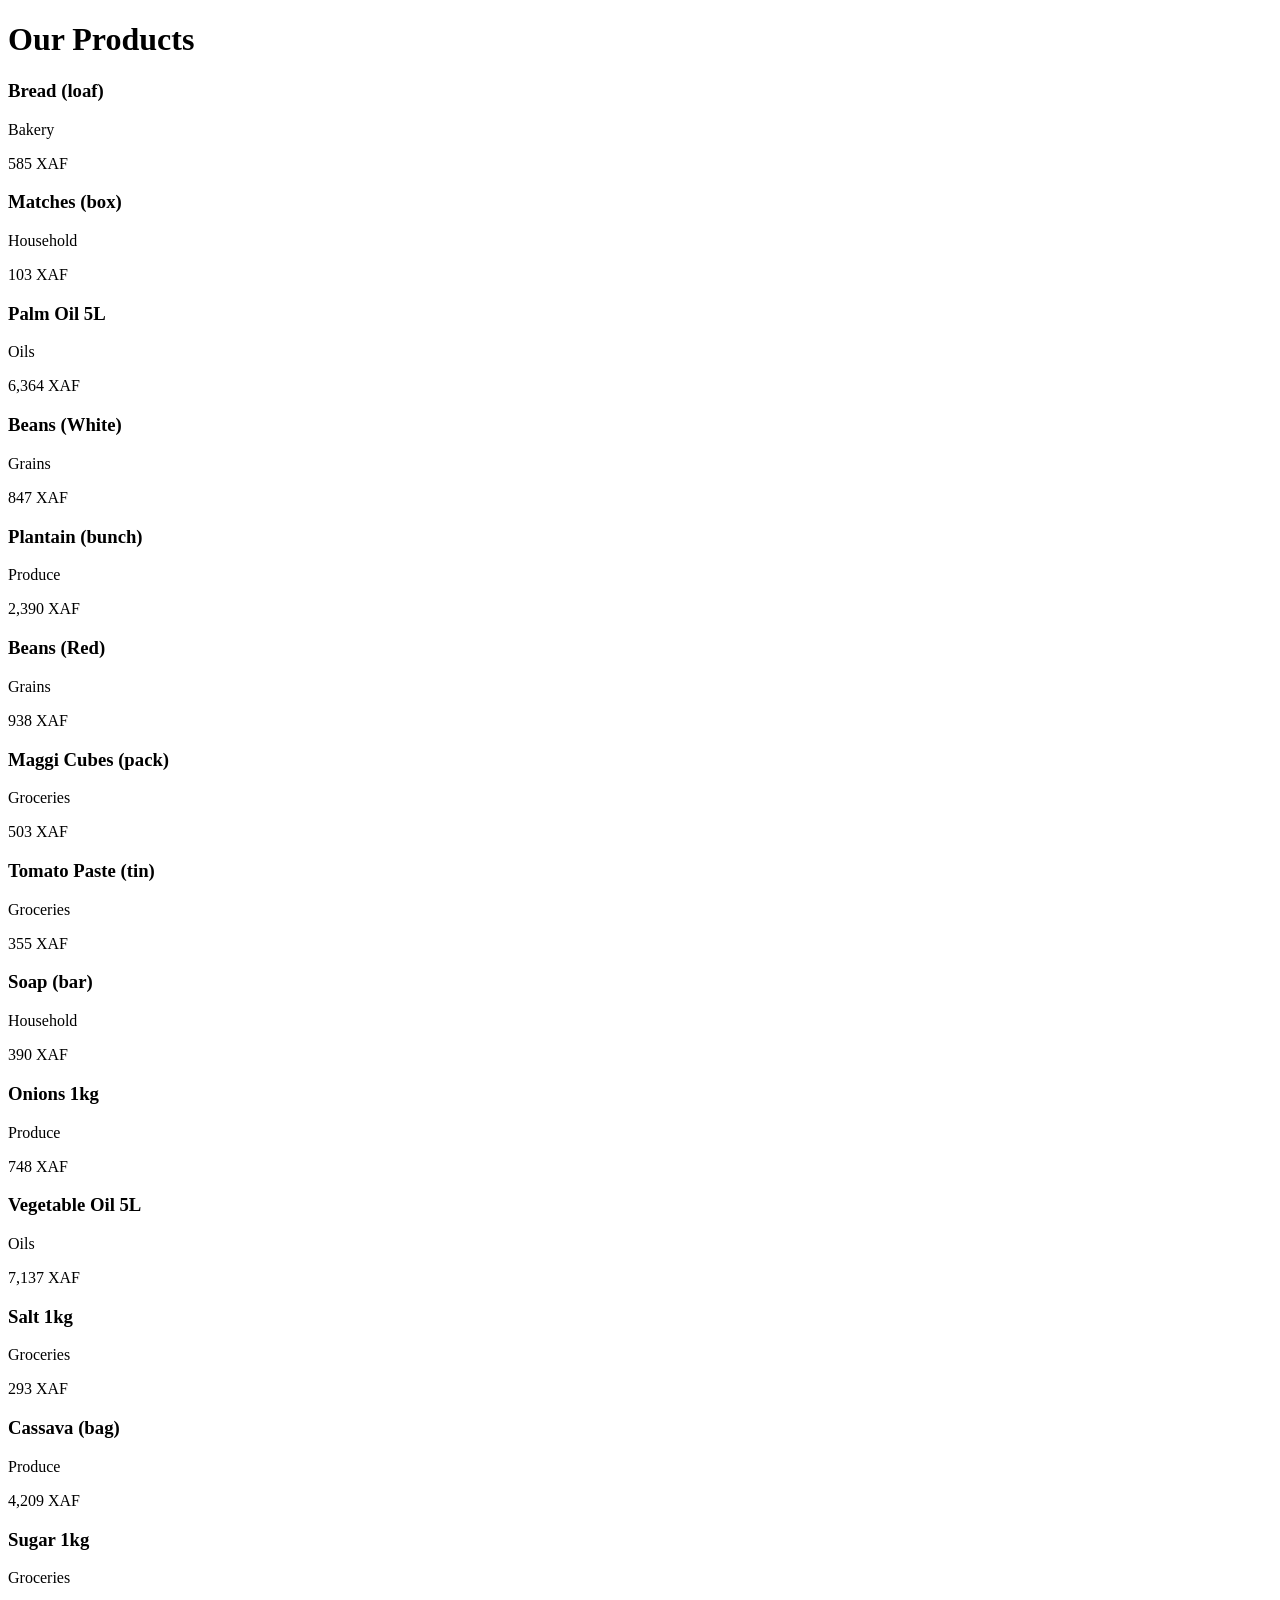
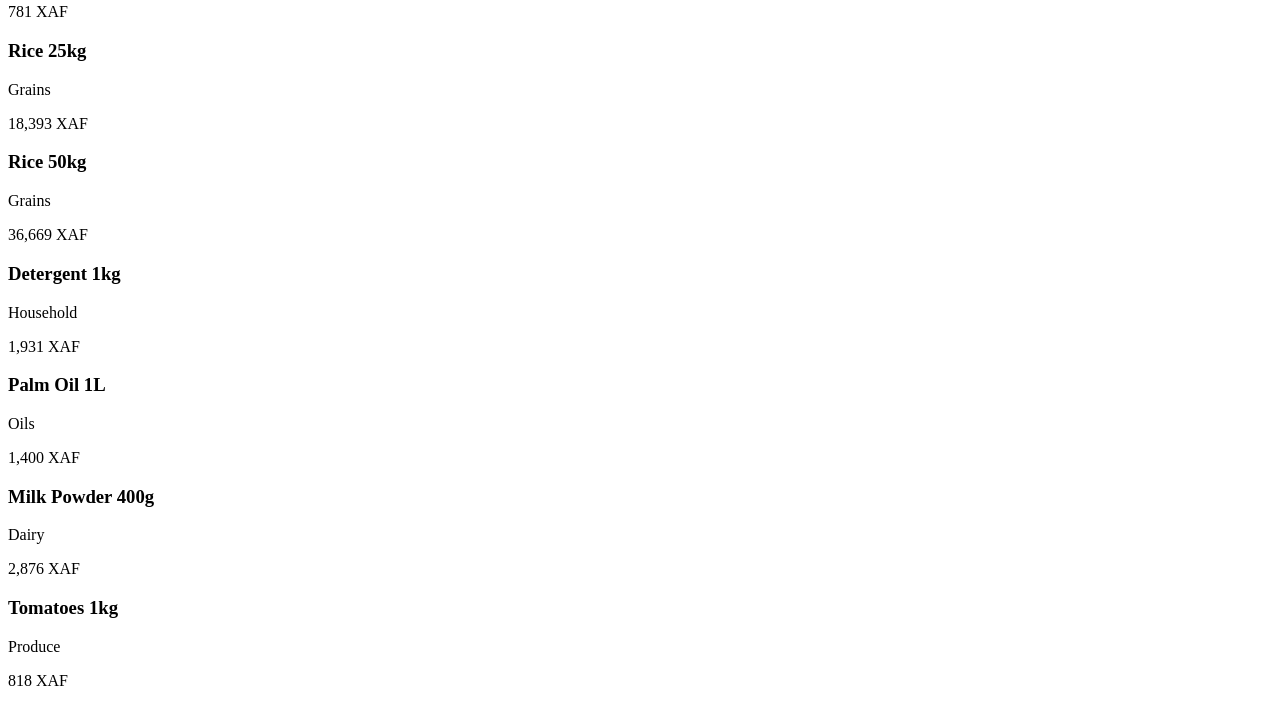
==== frontend/catalog.html @ a476b1ca "Add catalog page with fetch and render logic for products.json" ====
<!DOCTYPE html>
<html lang="en">
<head>
  <meta charset="UTF-8">
  <title>Catalog — Nkwen Traders</title>
</head>
<body>
  <main>
    <h1>Our Products</h1>
    <div id="catalog-grid" class="catalog-grid"></div>
    <p id="catalog-error" class="error-message" hidden>
      Sorry, we couldn't load the products right now.
    </p>
  </main>
  <script src="catalog.js"></script>
</body>
</html>
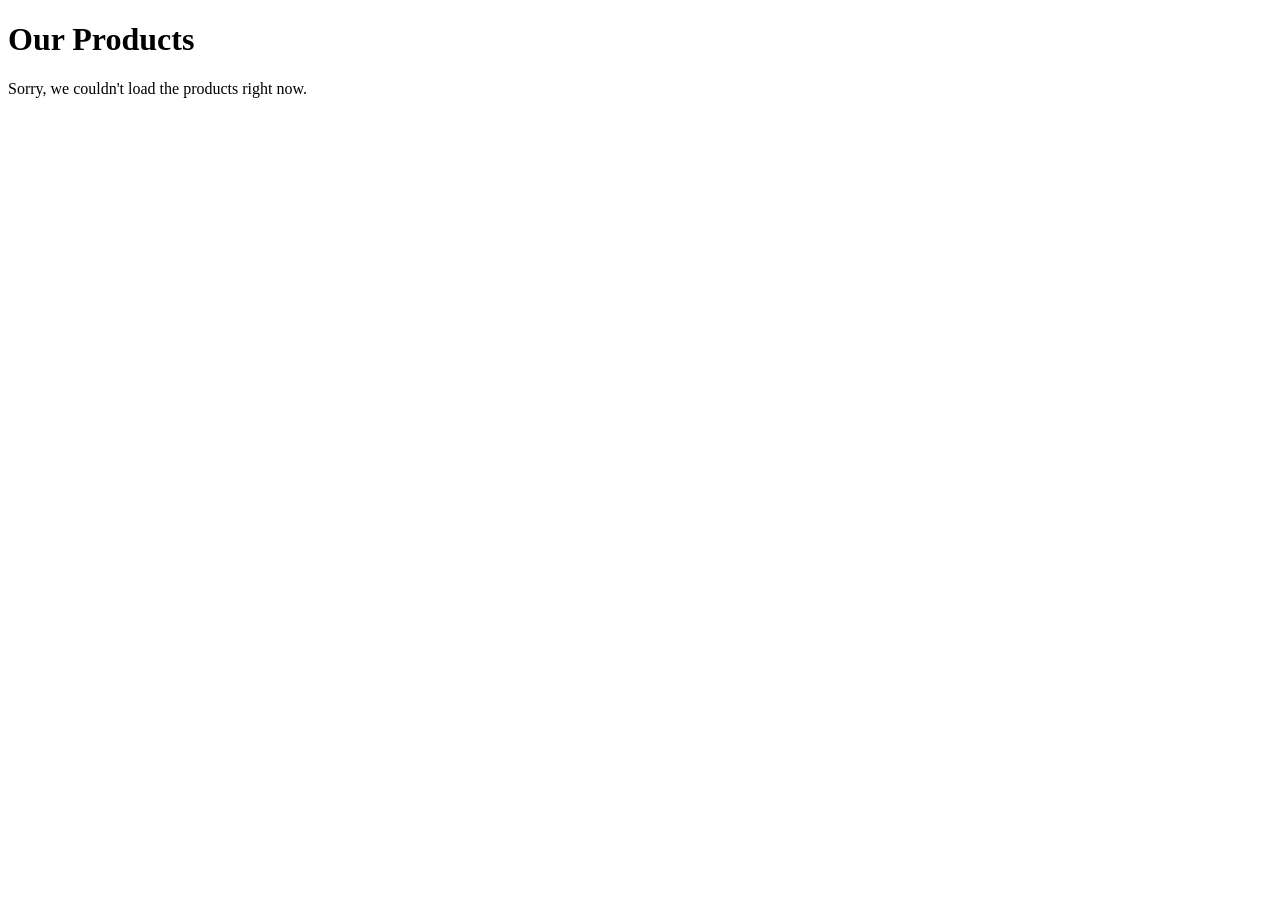
==== commit 2520b49c: "add initial commit" ====
--- a/frontend/catalog.html
+++ b/frontend/catalog.html
@@ -4,6 +4,20 @@
   <meta charset="UTF-8">
   <title>Catalog — Nkwen Traders</title>
 </head>
+<style>
+  .product-image {
+    width: 100%;
+    max-width: 250px;
+    height: 180px;
+    object-fit: cover;
+    border-radius: 8px;
+  }
+  .product-card {
+    display: inline-block;
+    margin: 10px;
+    text-align: center;
+  }
+</style>
 <body>
   <main>
     <h1>Our Products</h1>
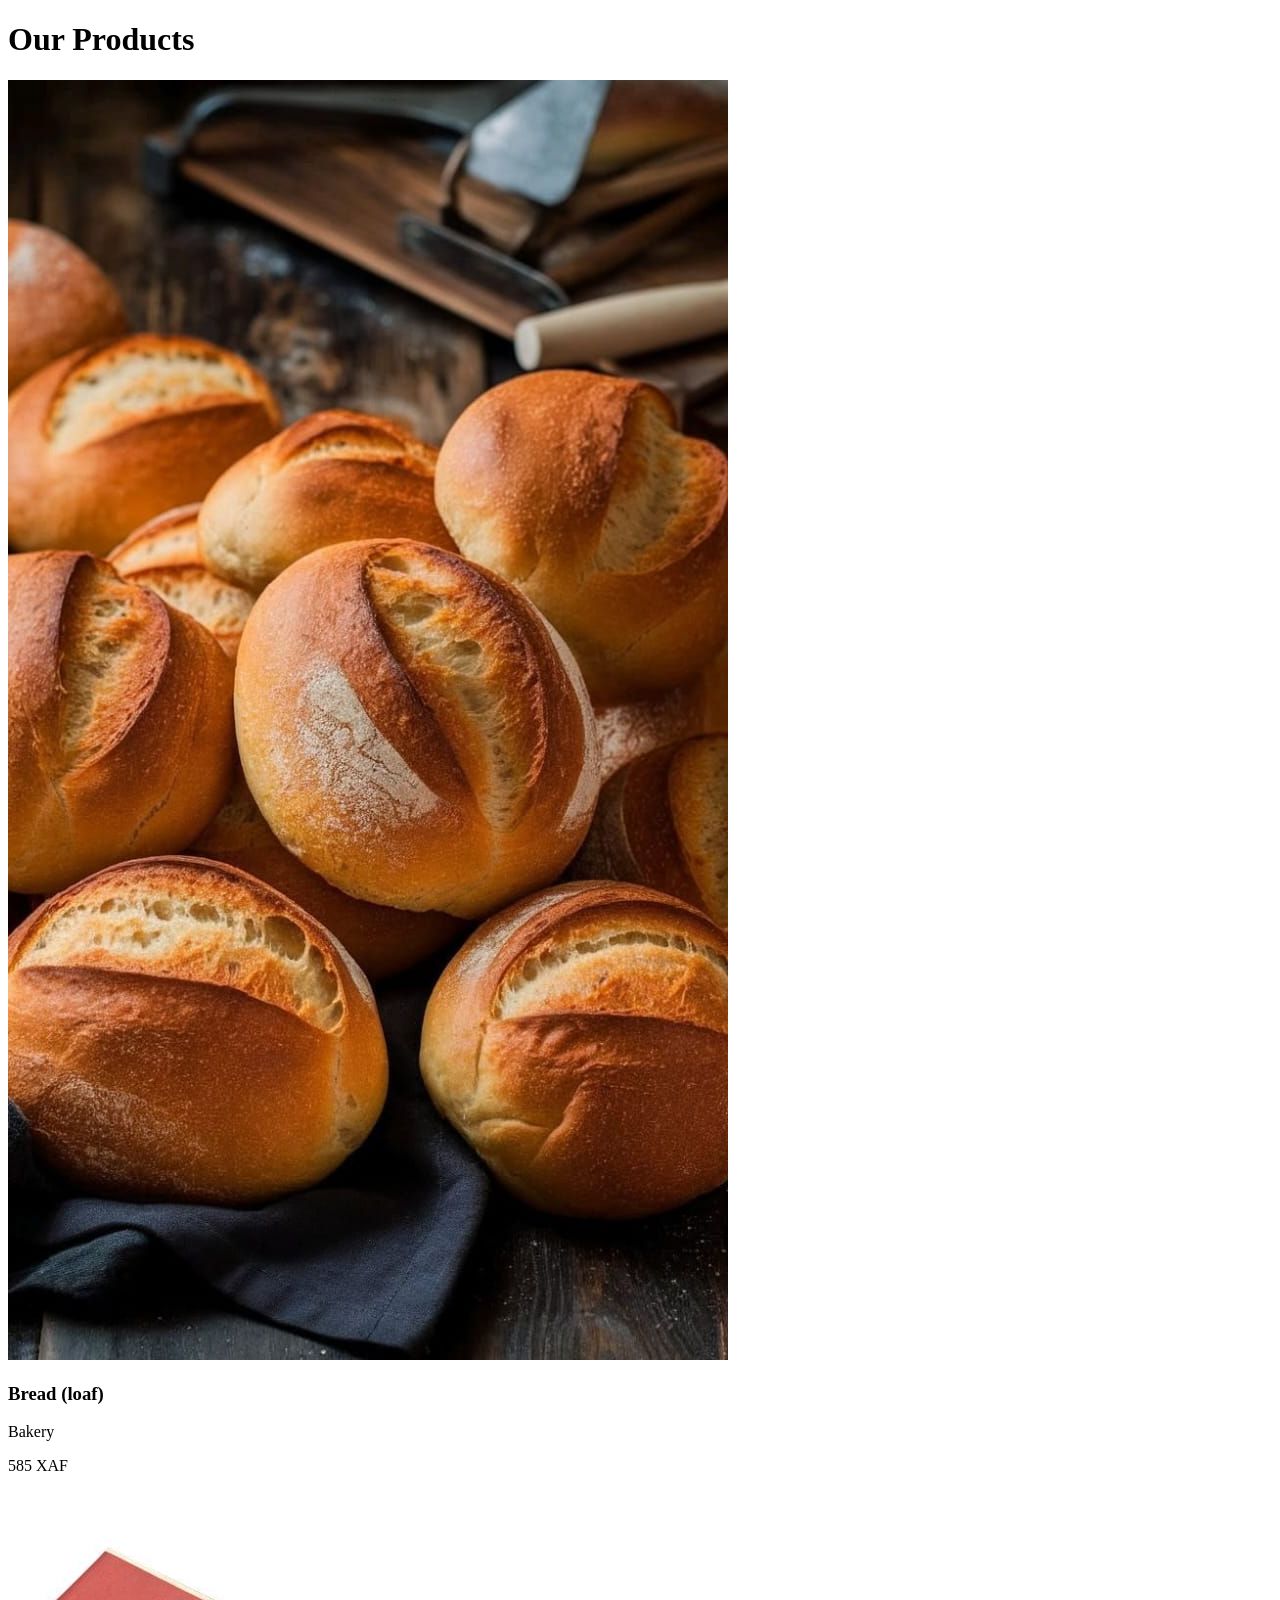
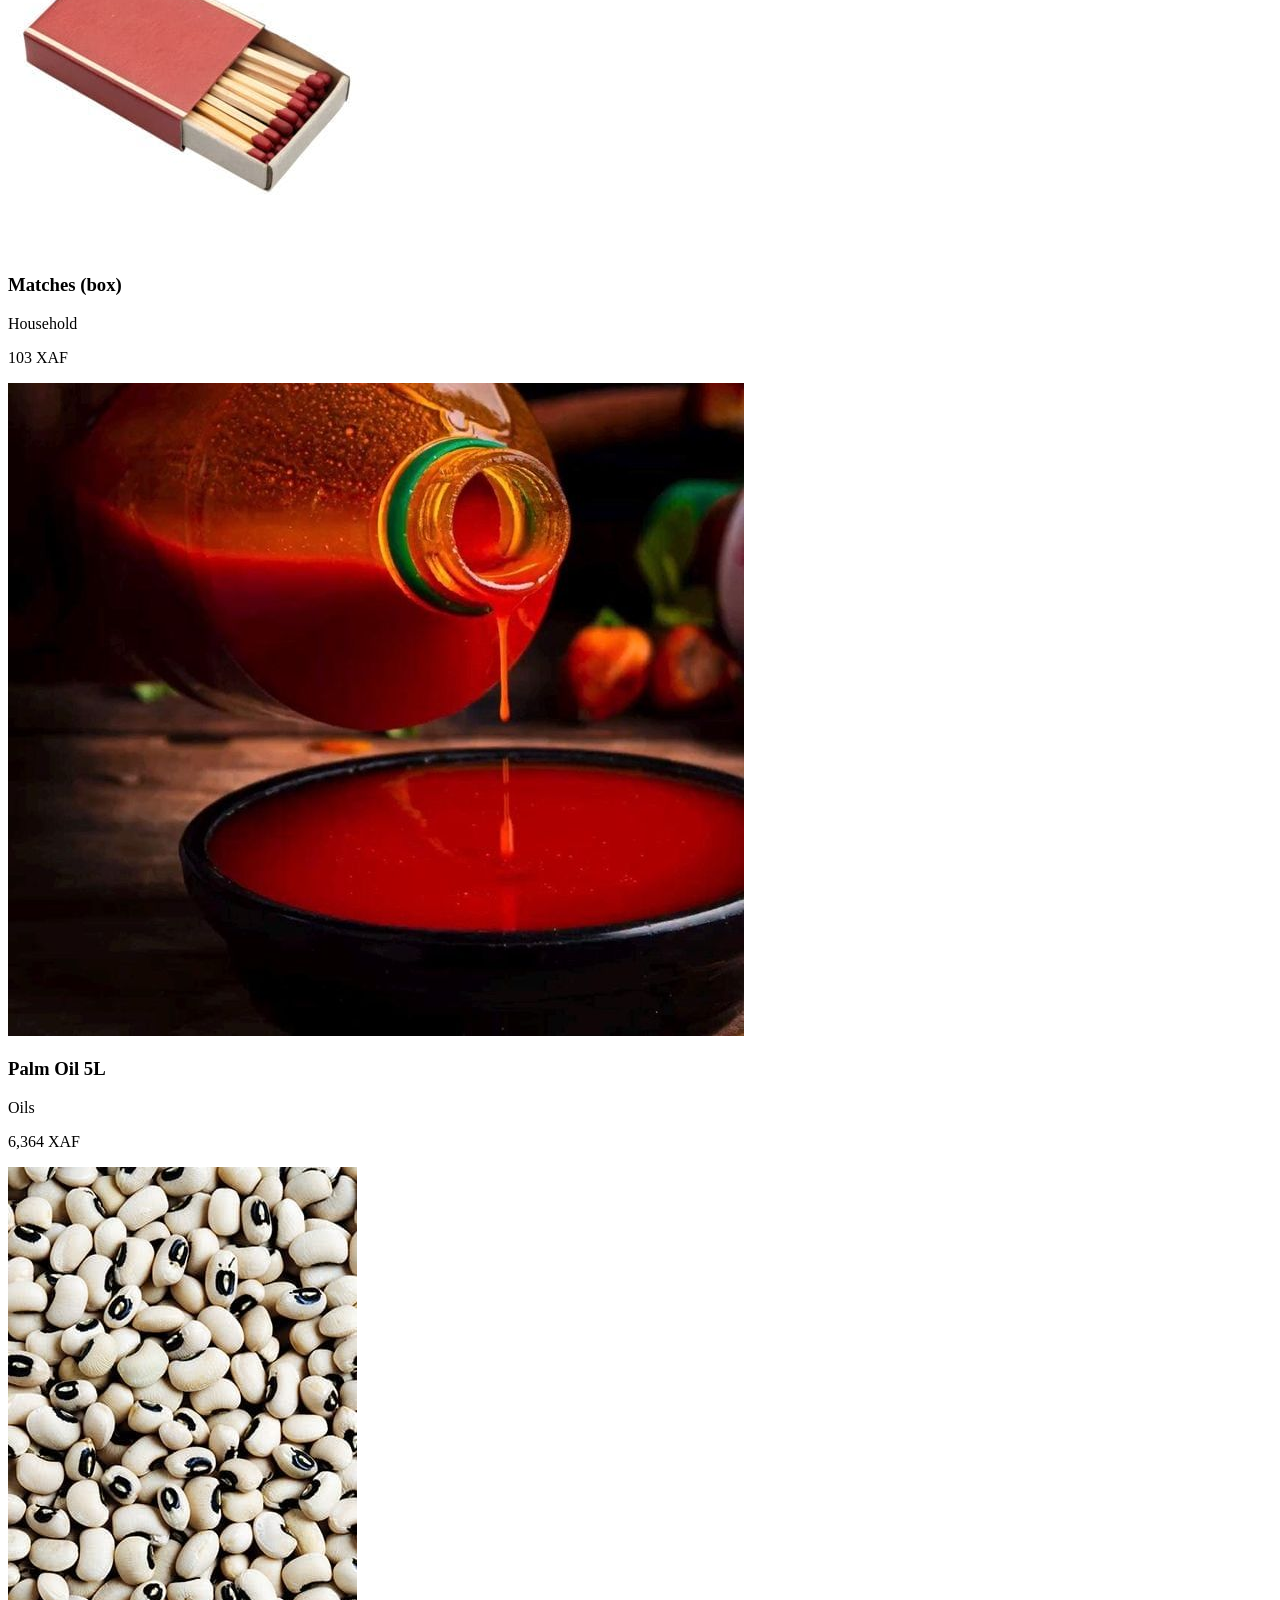
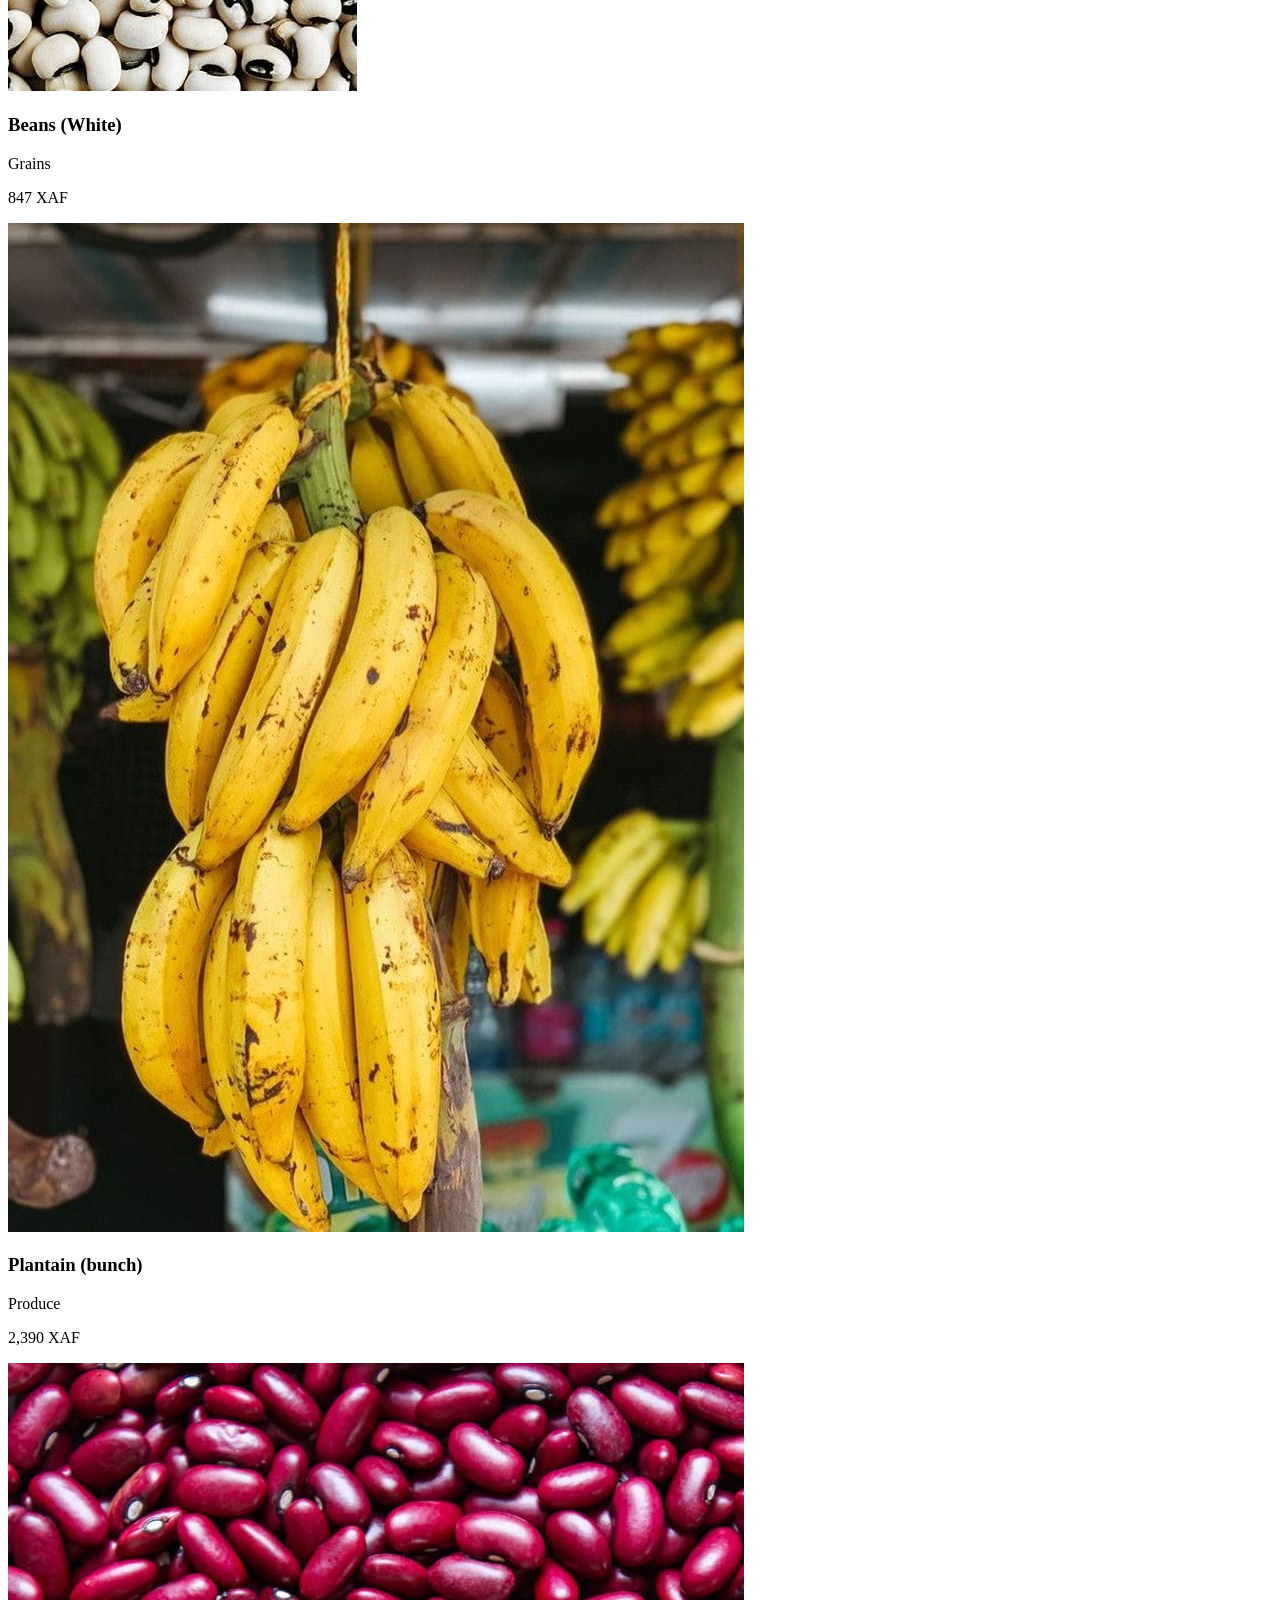
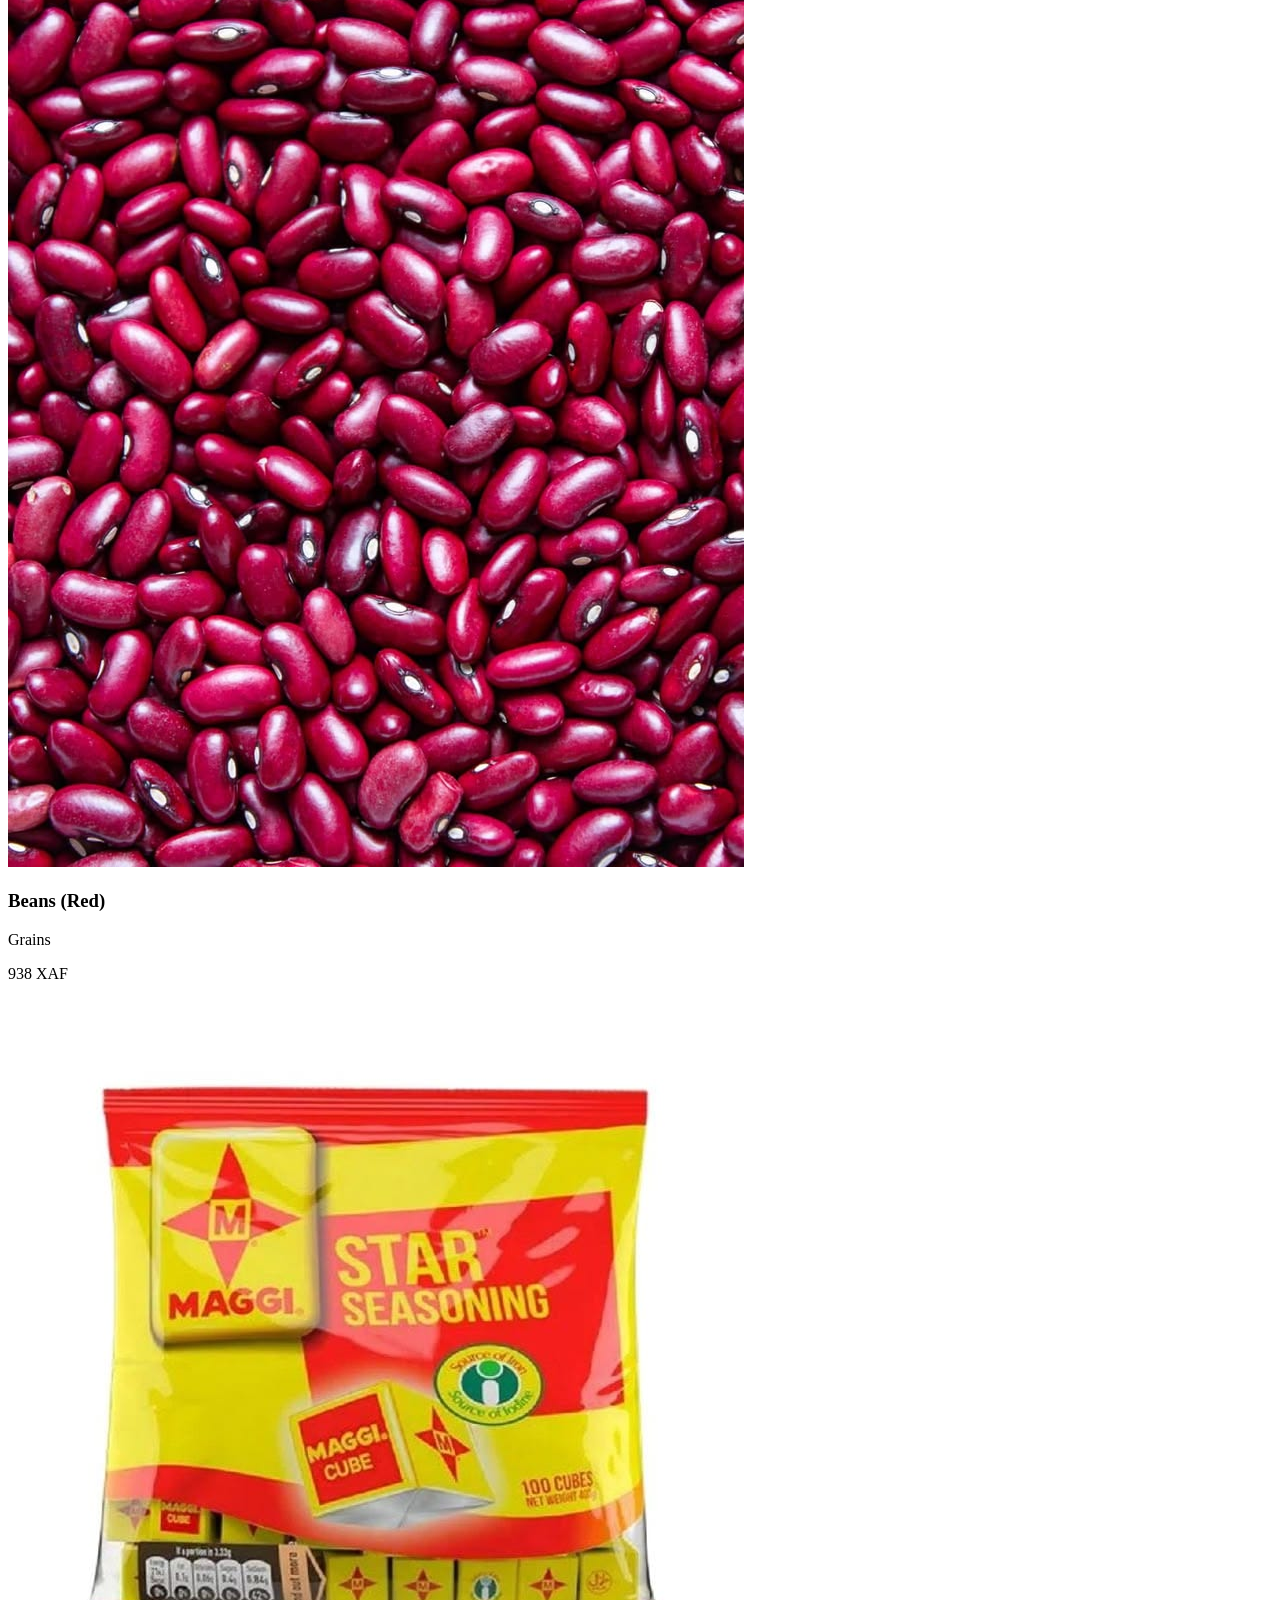
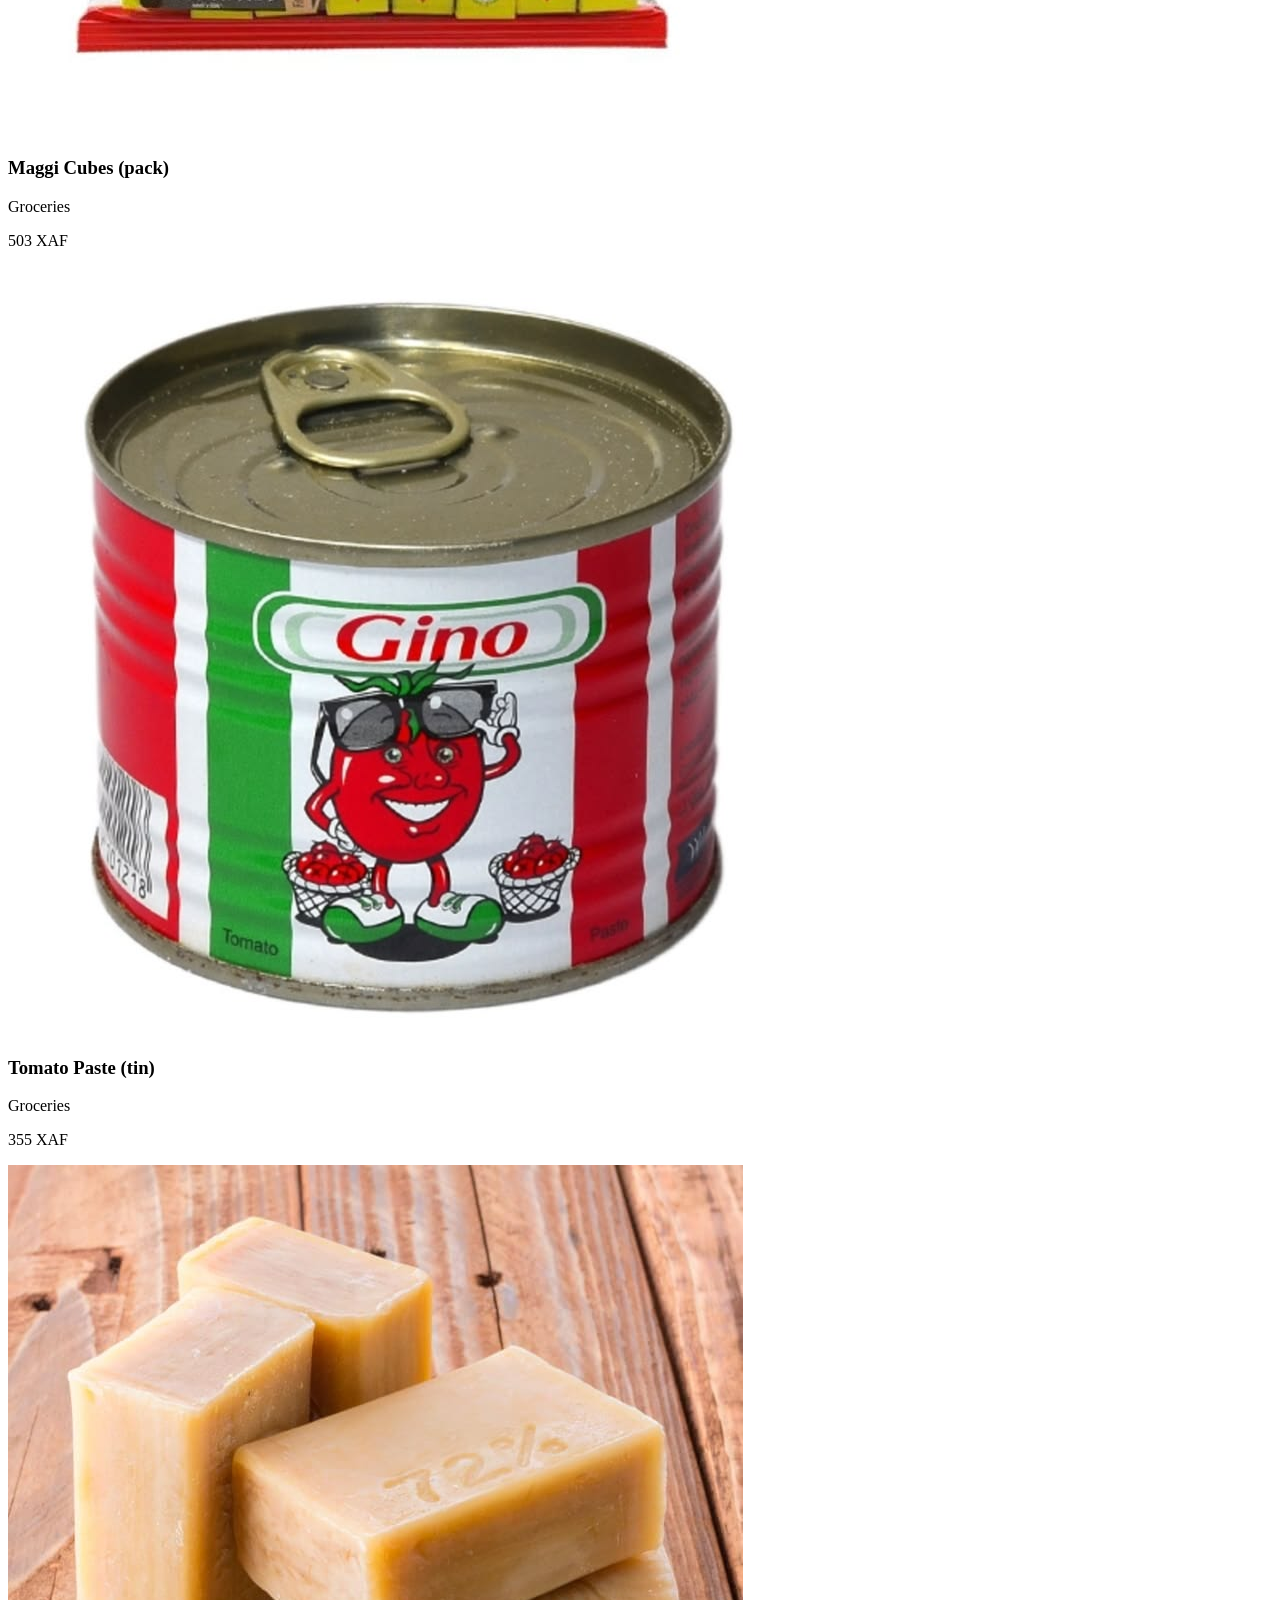
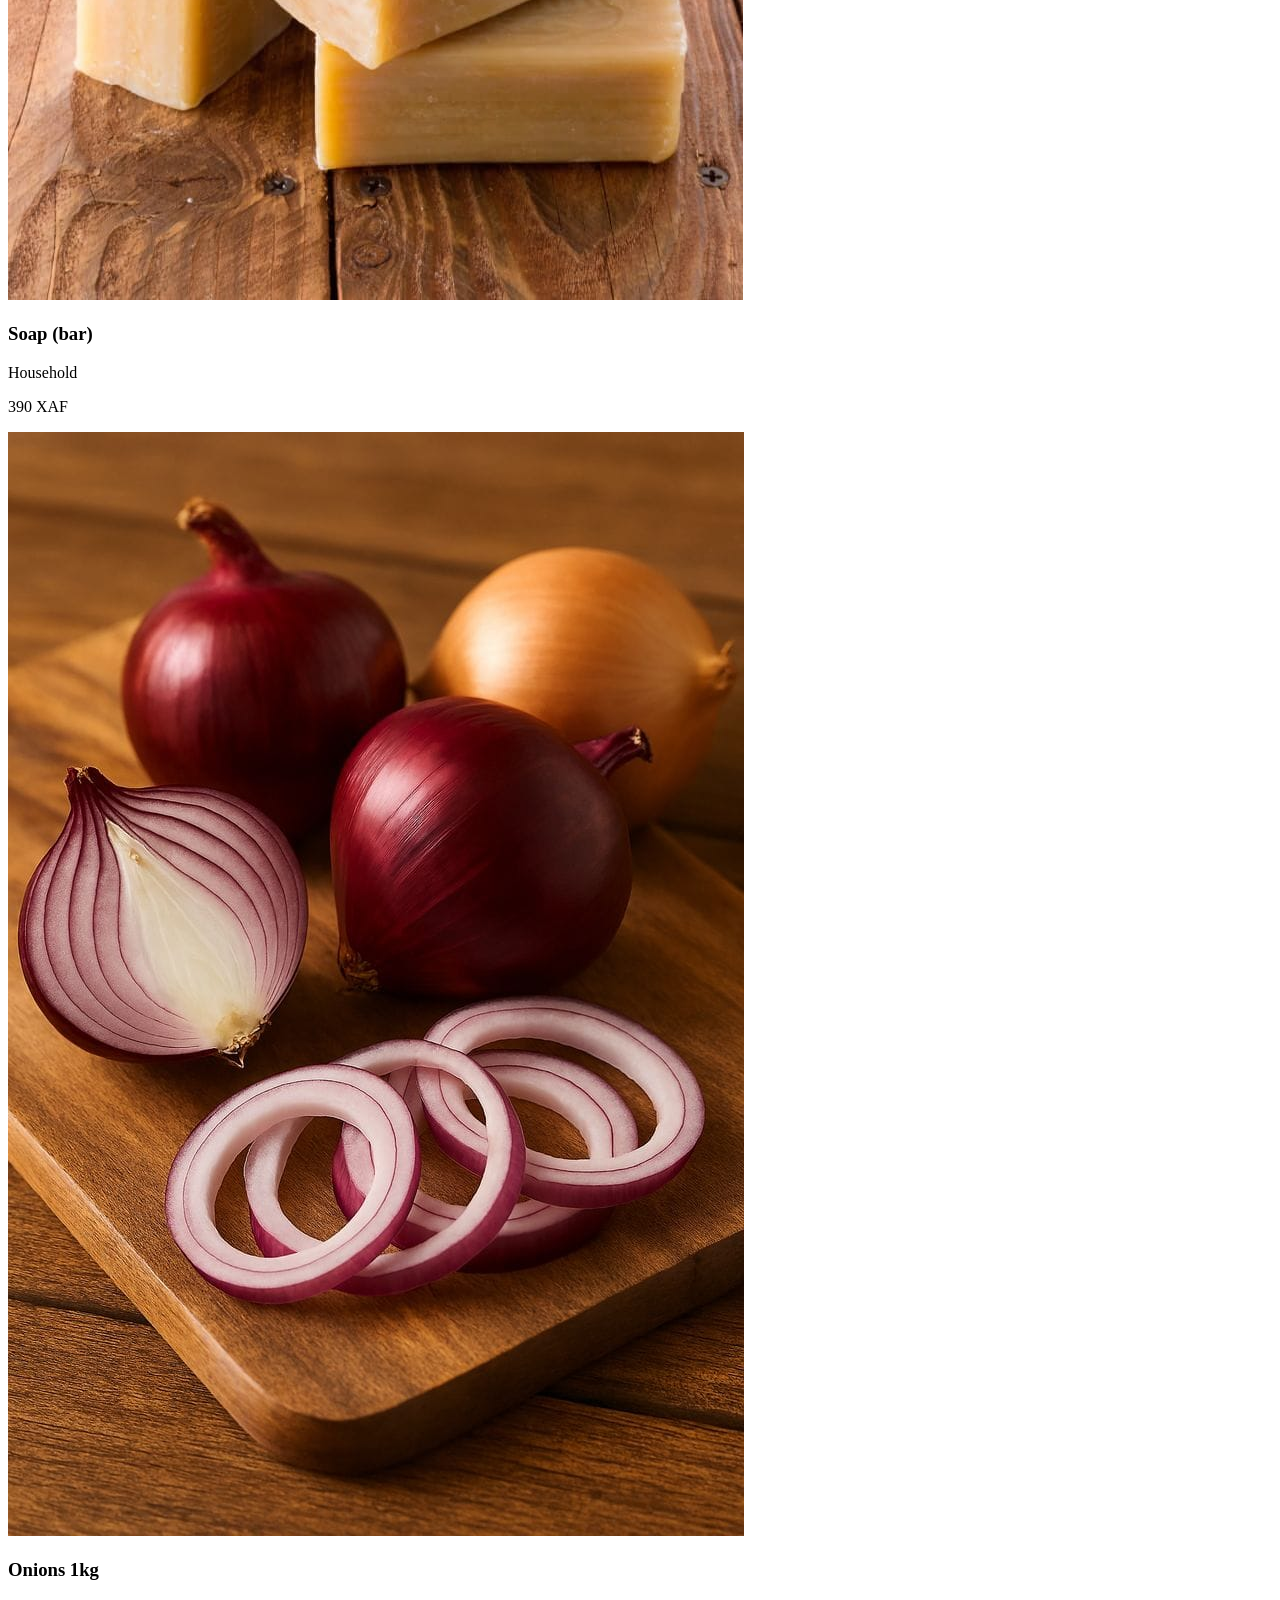
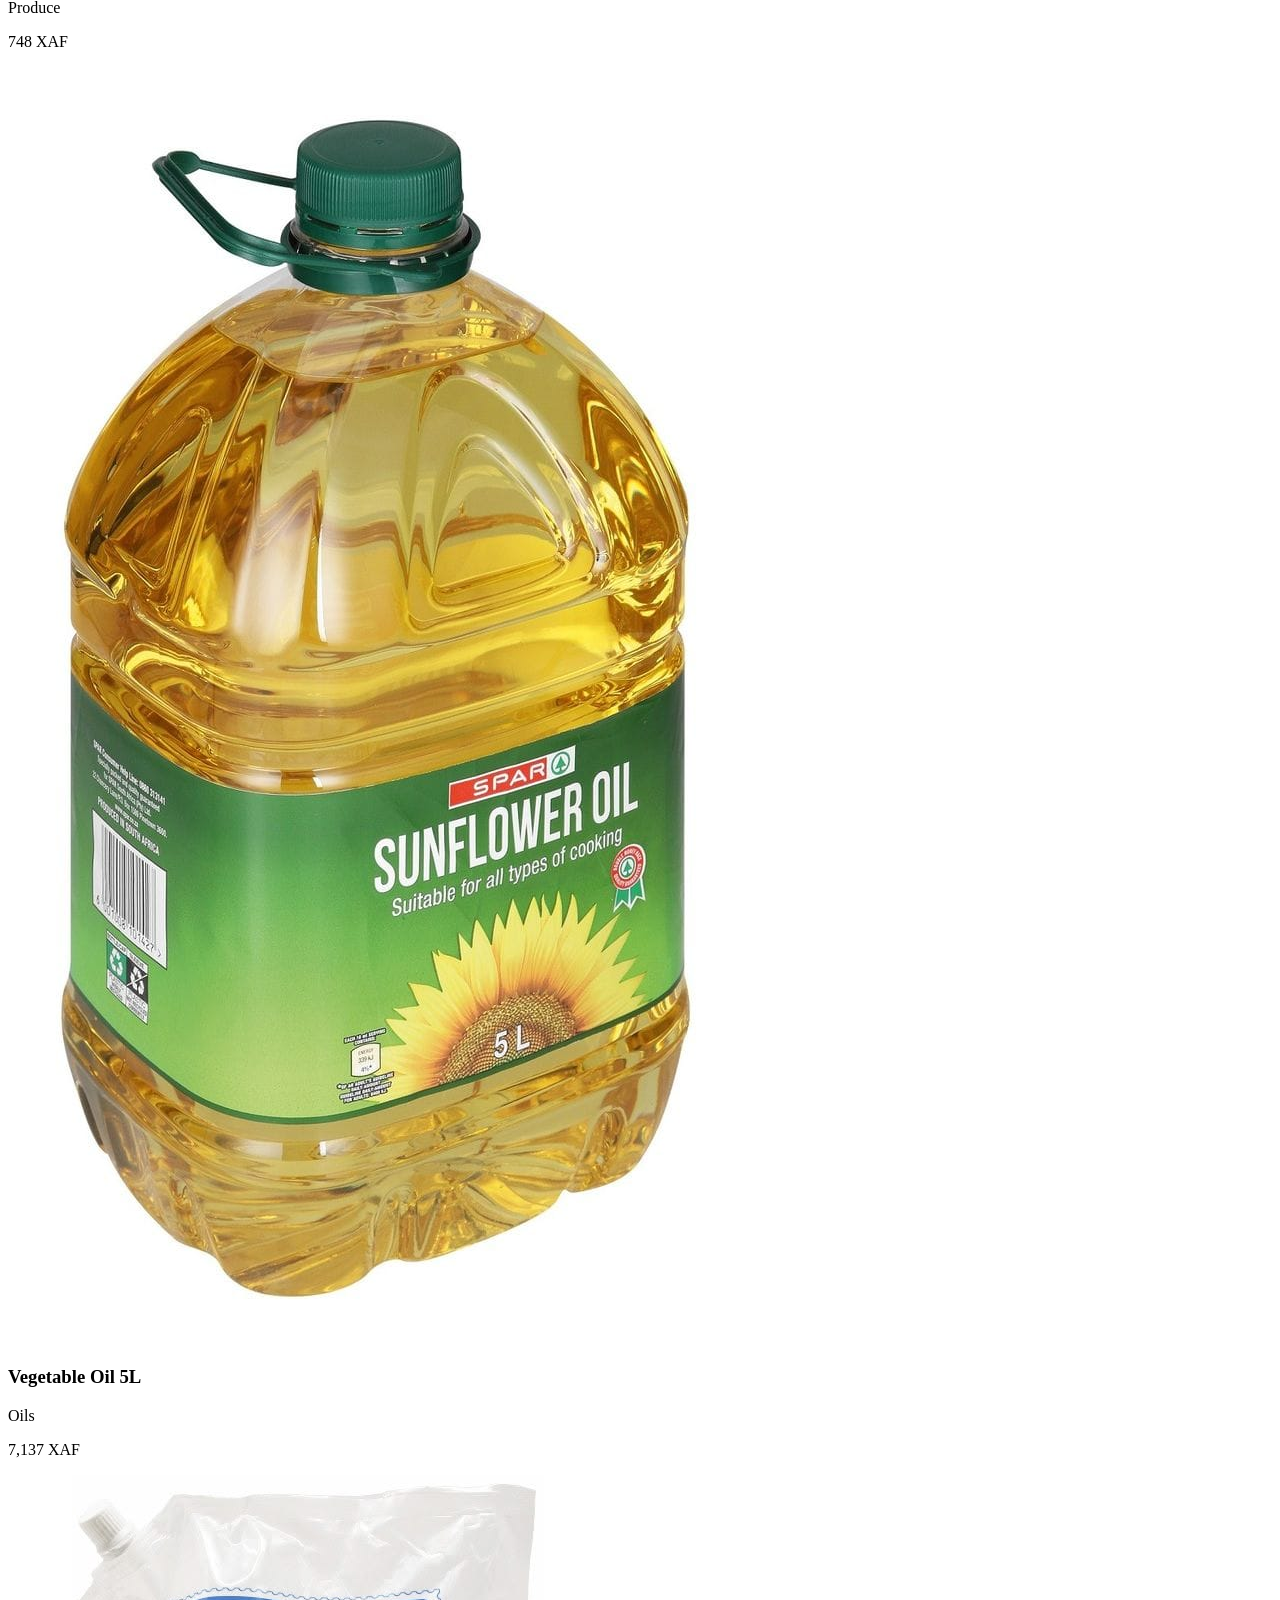
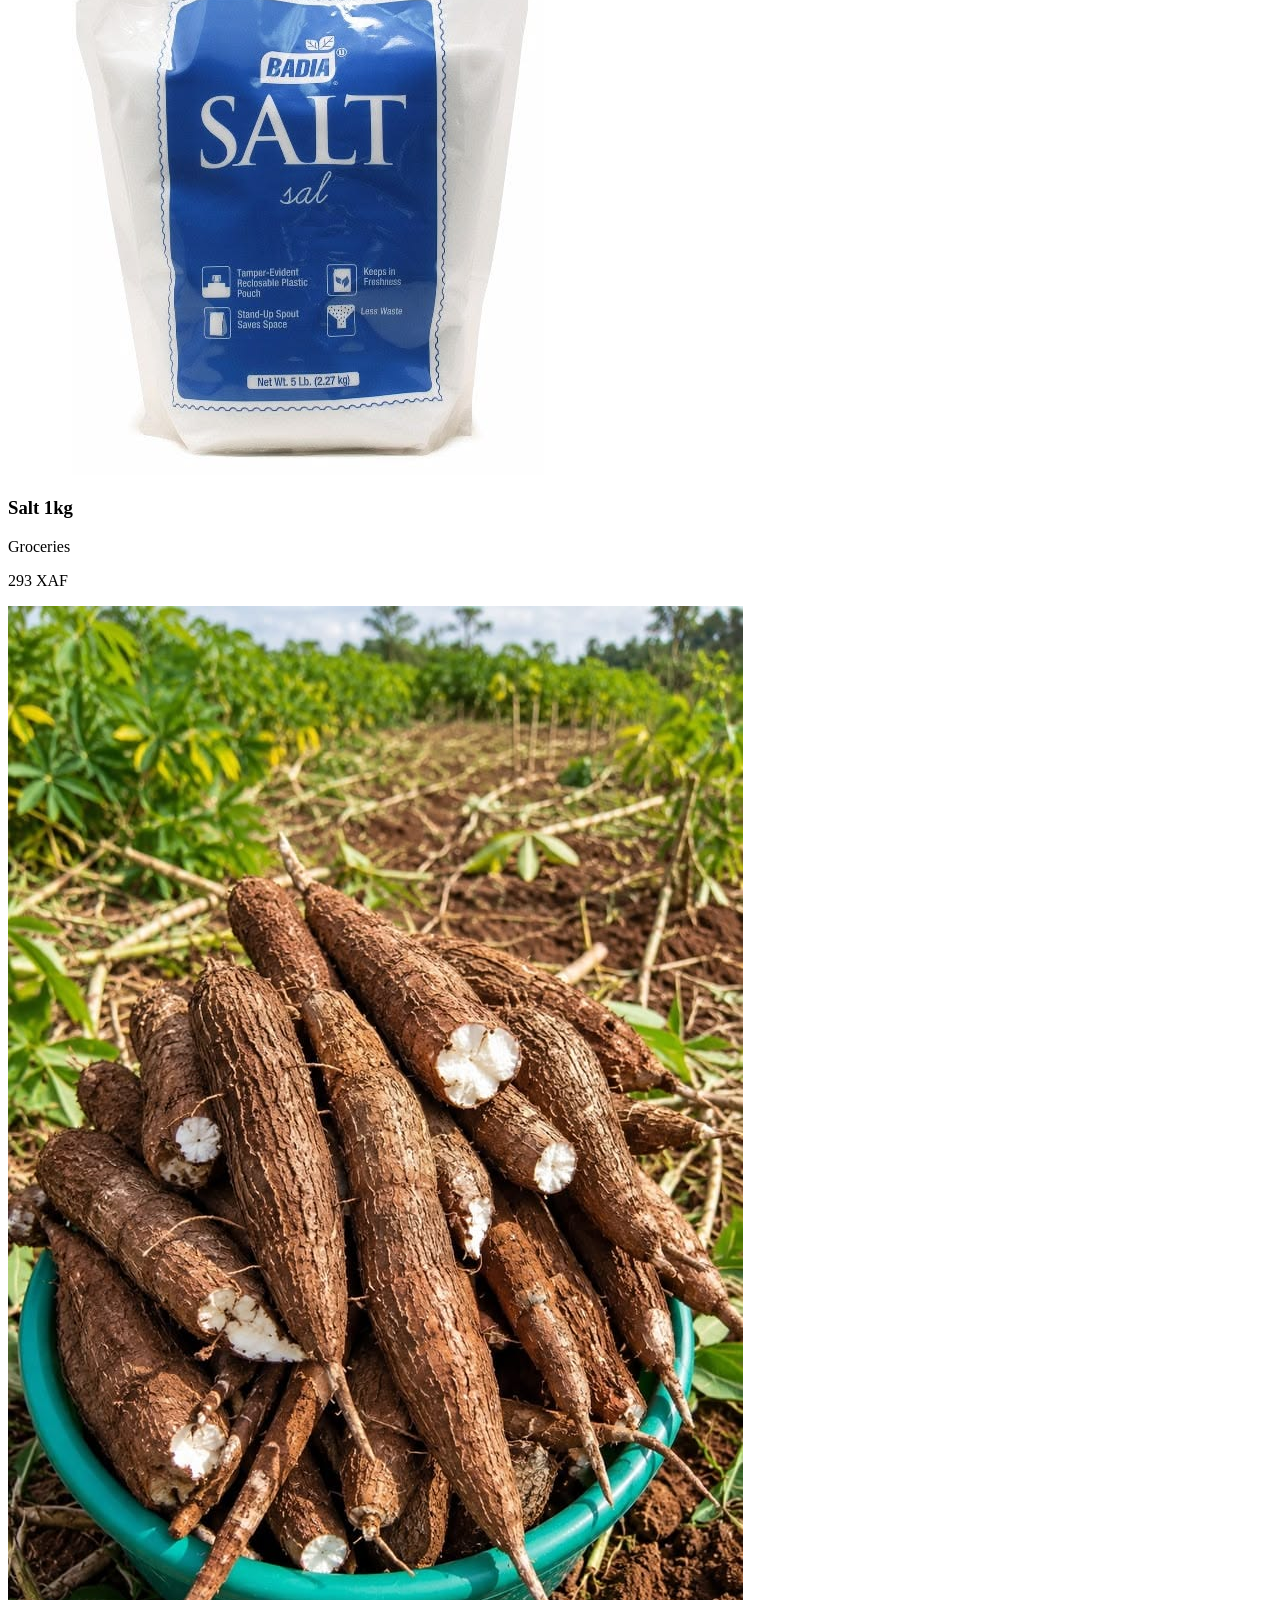
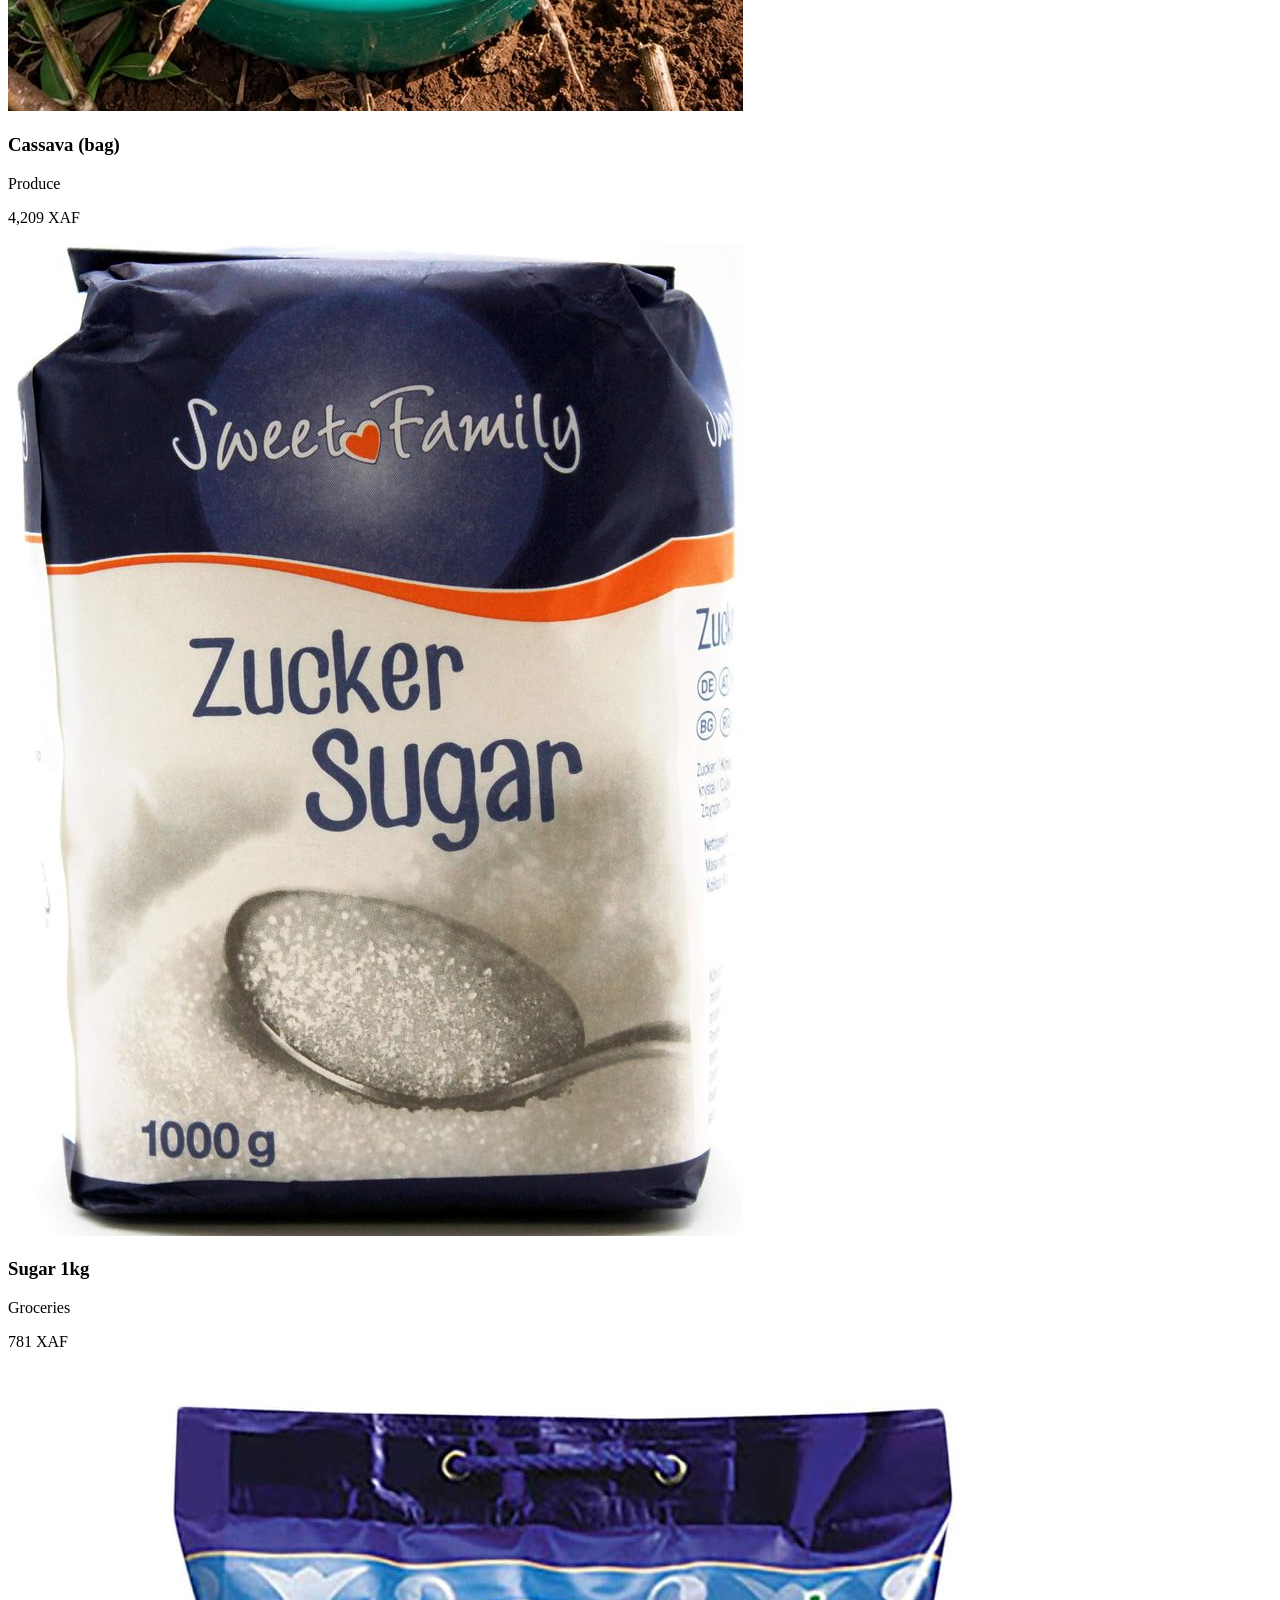
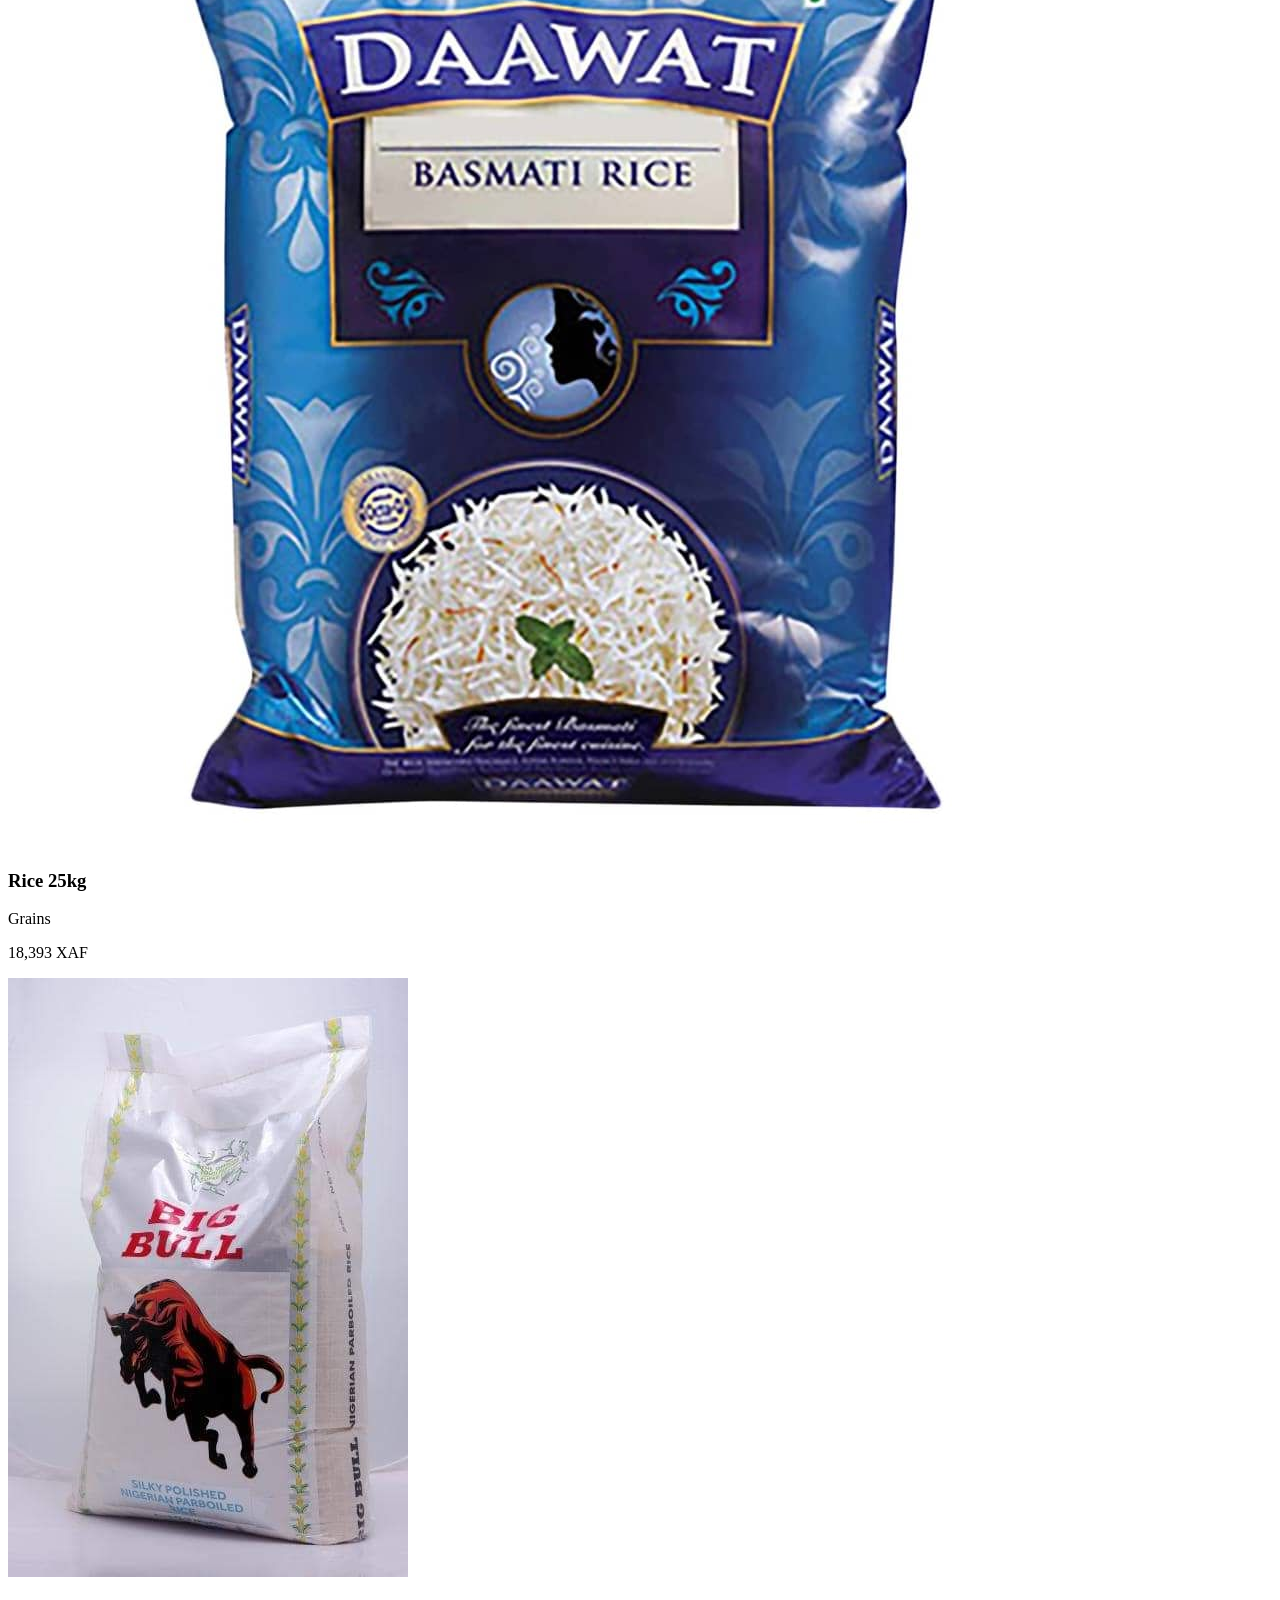
==== commit 43fe3d3a: "update catalog and page styling" ====
--- a/frontend/catalog.html
+++ b/frontend/catalog.html
@@ -2,22 +2,9 @@
 <html lang="en">
 <head>
   <meta charset="UTF-8">
+  <link rel="stylesheet"href="catalog.css">
   <title>Catalog — Nkwen Traders</title>
 </head>
-<style>
-  .product-image {
-    width: 100%;
-    max-width: 250px;
-    height: 180px;
-    object-fit: cover;
-    border-radius: 8px;
-  }
-  .product-card {
-    display: inline-block;
-    margin: 10px;
-    text-align: center;
-  }
-</style>
 <body>
   <main>
     <h1>Our Products</h1>
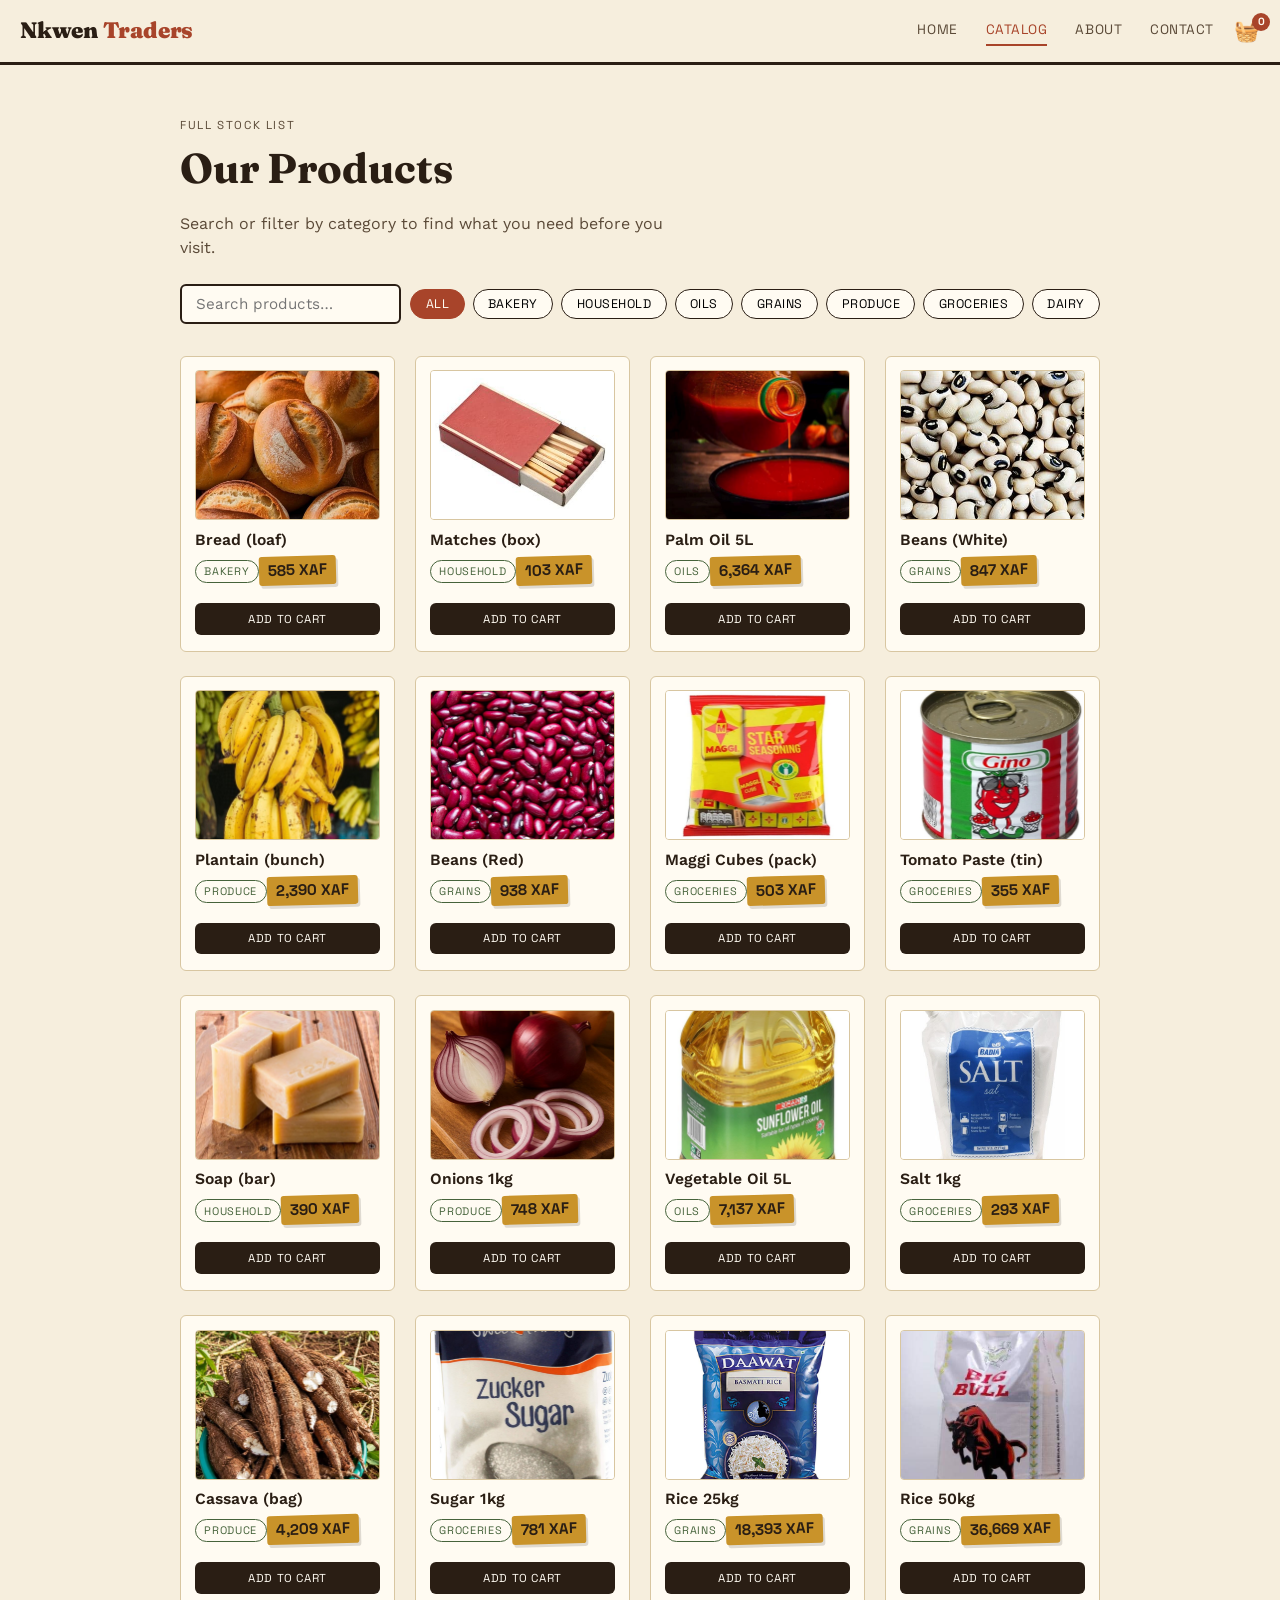
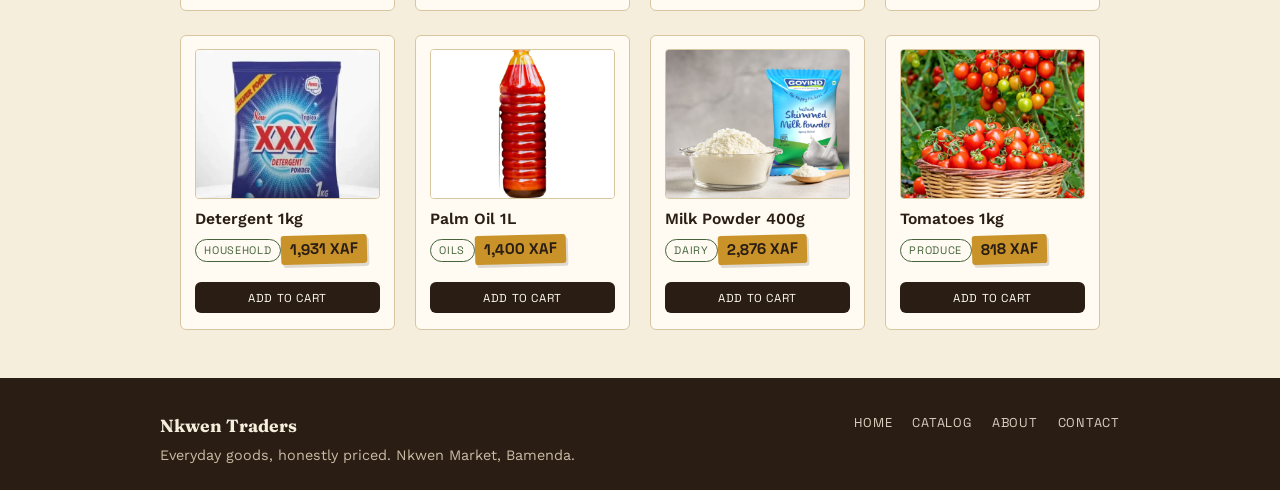
==== commit d36f7b1f: "add fronntend" ====
--- a/frontend/catalog.html
+++ b/frontend/catalog.html
@@ -2,17 +2,68 @@
 <html lang="en">
 <head>
   <meta charset="UTF-8">
-  <link rel="stylesheet"href="catalog.css">
+  <meta name="viewport" content="width=device-width, initial-scale=1.0">
   <title>Catalog — Nkwen Traders</title>
+  <link rel="stylesheet" href="css/style.css">
 </head>
 <body>
+
+  <header class="site-header">
+    <a href="index.html" class="wordmark">Nkwen <span>Traders</span></a>
+    <div class="header-right">
+      <nav class="site-nav" id="site-nav">
+        <a href="index.html">Home</a>
+        <a href="catalog.html">Catalog</a>
+        <a href="about.html">About</a>
+        <a href="contact.html">Contact</a>
+      </nav>
+      <a href="cart.html" class="cart-link" aria-label="View cart">
+        🧺<span id="cart-count" class="cart-badge" hidden>0</span>
+      </a>
+      <button class="nav-toggle" aria-expanded="false" aria-controls="site-nav" aria-label="Toggle menu">
+        <span></span><span></span><span></span>
+      </button>
+    </div>
+  </header>
+
   <main>
-    <h1>Our Products</h1>
+    <div class="catalog-intro">
+      <p class="eyebrow">Full stock list</p>
+      <h1>Our Products</h1>
+      <p>Search or filter by category to find what you need before you visit.</p>
+    </div>
+
+    <div class="filter-bar">
+      <input type="search" id="catalog-search" placeholder="Search products…" aria-label="Search products">
+      <div class="filter-tabs" id="filter-tabs" role="group" aria-label="Filter by category"></div>
+    </div>
+    <p class="filter-empty" id="filter-empty" hidden>No products match your search.</p>
+
     <div id="catalog-grid" class="catalog-grid"></div>
     <p id="catalog-error" class="error-message" hidden>
       Sorry, we couldn't load the products right now.
     </p>
   </main>
-  <script src="catalog.js"></script>
+
+  <footer class="site-footer">
+    <div class="footer-inner">
+      <div>
+        <div class="wordmark">Nkwen Traders</div>
+        <p>Everyday goods, honestly priced. Nkwen Market, Bamenda.</p>
+      </div>
+      <nav class="footer-nav">
+        <a href="index.html">Home</a>
+        <a href="catalog.html">Catalog</a>
+        <a href="about.html">About</a>
+        <a href="contact.html">Contact</a>
+      </nav>
+    </div>
+  </footer>
+
+  <script src="js/nav.js"></script>
+  <script src="js/cart.js"></script>
+  <script src="js/catalog.js"></script>
+  <script src="js/catalog-filter.js"></script>
+  <script src="js/catalog-cart.js"></script>
 </body>
-</html>+</html>
--- a/frontend/css/style.css
+++ b/frontend/css/style.css
@@ -0,0 +1,743 @@
+/* ==========================================================================
+   Nkwen Traders — Design System
+   Subject: neighbourhood provisions store (rice, oil, beans, plantain, soap)
+   Signature: hand-lettered "market signboard" headings + rotated price/category
+   tags styled like the paper tags clipped to goods on a market stall table.
+   ========================================================================== */
+
+@import url('https://fonts.googleapis.com/css2?family=Fraunces:ital,opsz,wght@0,9..144,400;0,9..144,600;0,9..144,700;0,9..144,900;1,9..144,600&family=Work+Sans:wght@400;500;600&family=Space+Grotesk:wght@500;700&display=swap');
+
+:root {
+  /* Color — rice sack paper, roasted coffee ink, clay roof, palm oil gold, plantain leaf */
+  --color-paper: #F6EEDD;
+  --color-paper-deep: #EFE1BF;
+  --color-ink: #2A1E14;
+  --color-ink-soft: #5B4A38;
+  --color-brick: #A8442A;
+  --color-brick-deep: #863421;
+  --color-gold: #C9932A;
+  --color-leaf: #46633B;
+  --color-line: #D8C6A1;
+  --color-white: #FFFBF2;
+
+  /* Type */
+  --font-display: 'Fraunces', Georgia, serif;
+  --font-body: 'Work Sans', system-ui, sans-serif;
+  --font-tag: 'Space Grotesk', monospace;
+
+  --radius: 6px;
+  --shadow-tag: 2px 3px 0 rgba(42, 30, 20, 0.15);
+}
+
+* { box-sizing: border-box; }
+
+html { scroll-behavior: smooth; }
+
+body {
+  margin: 0;
+  font-family: var(--font-body);
+  background: var(--color-paper);
+  color: var(--color-ink);
+  line-height: 1.5;
+  -webkit-font-smoothing: antialiased;
+}
+
+img { max-width: 100%; display: block; }
+
+a {
+  color: var(--color-brick);
+  text-decoration: none;
+}
+a:hover { text-decoration: underline; }
+
+/* Focus visibility (never remove) */
+a:focus-visible,
+button:focus-visible,
+input:focus-visible,
+textarea:focus-visible {
+  outline: 3px solid var(--color-leaf);
+  outline-offset: 2px;
+}
+
+@media (prefers-reduced-motion: reduce) {
+  * { animation-duration: 0.001ms !important; transition-duration: 0.001ms !important; }
+}
+
+h1, h2, h3 {
+  font-family: var(--font-display);
+  font-weight: 700;
+  color: var(--color-ink);
+  line-height: 1.1;
+  margin: 0 0 0.5em;
+}
+
+.eyebrow {
+  font-family: var(--font-tag);
+  font-size: 0.72rem;
+  letter-spacing: 0.14em;
+  text-transform: uppercase;
+  color: var(--color-brick);
+}
+
+/* ---------------------------------------------------------------------- */
+/* Layout shell                                                          */
+/* ---------------------------------------------------------------------- */
+
+.site-header {
+  position: sticky;
+  top: 0;
+  z-index: 10;
+  background: var(--color-paper);
+  border-bottom: 3px solid var(--color-ink);
+  display: flex;
+  align-items: center;
+  justify-content: space-between;
+  padding: 0.9rem 1.25rem;
+}
+
+.site-header .wordmark {
+  font-family: var(--font-display);
+  font-weight: 900;
+  font-size: 1.4rem;
+  letter-spacing: -0.01em;
+  color: var(--color-ink);
+}
+.site-header .wordmark span { color: var(--color-brick); }
+
+.header-right {
+  display: flex;
+  align-items: center;
+  gap: 1.25rem;
+}
+
+.cart-link {
+  position: relative;
+  display: inline-flex;
+  align-items: center;
+  font-size: 1.3rem;
+  line-height: 1;
+  color: var(--color-ink);
+  text-decoration: none;
+}
+.cart-link:hover { text-decoration: none; color: var(--color-brick); }
+.cart-badge {
+  position: absolute;
+  top: -8px;
+  right: -10px;
+  background: var(--color-brick);
+  color: var(--color-white);
+  font-family: var(--font-tag);
+  font-size: 0.65rem;
+  font-weight: 700;
+  min-width: 18px;
+  height: 18px;
+  border-radius: 999px;
+  display: flex;
+  align-items: center;
+  justify-content: center;
+  padding: 0 4px;
+}
+
+.nav-toggle {
+  display: none;
+  background: none;
+  border: 2px solid var(--color-ink);
+  border-radius: var(--radius);
+  width: 42px;
+  height: 38px;
+  padding: 0;
+  cursor: pointer;
+  flex-direction: column;
+  justify-content: center;
+  align-items: center;
+  gap: 5px;
+}
+.nav-toggle span {
+  display: block;
+  width: 20px;
+  height: 2px;
+  background: var(--color-ink);
+  transition: transform 0.2s ease, opacity 0.2s ease;
+}
+.nav-toggle[aria-expanded="true"] span:nth-child(1) { transform: translateY(7px) rotate(45deg); }
+.nav-toggle[aria-expanded="true"] span:nth-child(2) { opacity: 0; }
+.nav-toggle[aria-expanded="true"] span:nth-child(3) { transform: translateY(-7px) rotate(-45deg); }
+
+.site-nav {
+  display: flex;
+  gap: 1.75rem;
+  font-family: var(--font-tag);
+  font-size: 0.85rem;
+  letter-spacing: 0.04em;
+  text-transform: uppercase;
+}
+.site-nav a { color: var(--color-ink-soft); padding: 0.25rem 0; border-bottom: 2px solid transparent; }
+.site-nav a:hover,
+.site-nav a[aria-current="page"] {
+  color: var(--color-brick);
+  border-bottom-color: var(--color-brick);
+  text-decoration: none;
+}
+
+@media (max-width: 640px) {
+  .nav-toggle { display: flex; }
+  .site-nav {
+    position: absolute;
+    top: 100%;
+    left: 0;
+    right: 0;
+    flex-direction: column;
+    gap: 0;
+    background: var(--color-white);
+    border-bottom: 3px solid var(--color-ink);
+    max-height: 0;
+    overflow: hidden;
+    transition: max-height 0.25s ease;
+  }
+  .site-nav.is-open { max-height: 260px; }
+  .site-nav a {
+    padding: 0.9rem 1.25rem;
+    border-bottom: 1px solid var(--color-line);
+    width: 100%;
+  }
+}
+
+main { min-height: 60vh; }
+
+.site-footer {
+  border-top: 3px solid var(--color-ink);
+  background: var(--color-ink);
+  color: var(--color-paper);
+  padding: 2rem 1.25rem 1.5rem;
+  margin-top: 3rem;
+}
+.site-footer .footer-inner {
+  max-width: 960px;
+  margin: 0 auto;
+  display: flex;
+  flex-wrap: wrap;
+  justify-content: space-between;
+  gap: 1.5rem;
+}
+.site-footer .wordmark { font-family: var(--font-display); font-size: 1.1rem; font-weight: 700; }
+.site-footer p { color: #C9BBA4; font-size: 0.9rem; margin: 0.3rem 0 0; }
+.site-footer .footer-nav { display: flex; gap: 1.25rem; font-family: var(--font-tag); font-size: 0.8rem; text-transform: uppercase; letter-spacing: 0.06em; }
+.site-footer .footer-nav a { color: var(--color-paper); opacity: 0.85; }
+.site-footer .footer-nav a:hover { opacity: 1; }
+
+/* ---------------------------------------------------------------------- */
+/* Hero (home page) — signboard headline + scattered goods tags           */
+/* ---------------------------------------------------------------------- */
+
+.hero {
+  position: relative;
+  padding: 4.5rem 1.25rem 3.5rem;
+  margin: 0 0 0.6rem;
+  overflow: hidden;
+  background:
+    linear-gradient(180deg, rgba(42,30,20,0.72) 0%, rgba(42,30,20,0.55) 55%, rgba(42,30,20,0.8) 100%),
+    repeating-linear-gradient(115deg, #C9932A 0 60px, #A8442A 60px 120px, #46633B 120px 180px);
+  background-blend-mode: multiply;
+  color: var(--color-white);
+}
+.hero::before {
+  /* stall-canopy silhouette strip, evokes market awnings without a photo */
+  content: '';
+  position: absolute;
+  inset: 0;
+  background-image: repeating-linear-gradient(
+    100deg,
+    rgba(255,255,255,0.06) 0 40px,
+    transparent 40px 80px
+  );
+  pointer-events: none;
+}
+.hero .hero-inner {
+  position: relative;
+  max-width: 960px;
+  margin: 0 auto;
+}
+.hero .eyebrow {
+  color: var(--color-gold);
+  font-weight: 700;
+}
+.hero h1 {
+  color: var(--color-white);
+  font-size: clamp(2.3rem, 6vw, 3.8rem);
+  max-width: 14ch;
+  text-shadow: 0 2px 12px rgba(0,0,0,0.25);
+}
+.hero h1 em {
+  font-style: italic;
+  color: var(--color-gold);
+}
+.hero .lede {
+  font-size: 1.1rem;
+  color: #EFE1BF;
+  max-width: 46ch;
+  margin: 1rem 0 1.75rem;
+}
+.hero .hero-actions {
+  display: flex;
+  flex-wrap: wrap;
+  gap: 0.9rem;
+}
+.btn-outline {
+  display: inline-block;
+  font-family: var(--font-tag);
+  font-size: 0.85rem;
+  letter-spacing: 0.05em;
+  text-transform: uppercase;
+  background: transparent;
+  color: var(--color-white);
+  border: 2px solid var(--color-white);
+  border-radius: var(--radius);
+  padding: 0.8rem 1.5rem;
+  cursor: pointer;
+  transition: background 0.15s ease, color 0.15s ease;
+}
+.btn-outline:hover {
+  background: var(--color-white);
+  color: var(--color-ink);
+  text-decoration: none;
+}
+.hero-stripe {
+  height: 10px;
+  background: repeating-linear-gradient(
+    90deg,
+    var(--color-brick) 0 40px,
+    var(--color-brick-deep) 40px 80px
+  );
+  border-top: 2px solid var(--color-ink);
+  border-bottom: 2px solid var(--color-ink);
+}
+
+.goods-strip {
+  display: flex;
+  flex-wrap: wrap;
+  gap: 0.6rem;
+  margin-top: 2.25rem;
+}
+.goods-tag {
+  font-family: var(--font-tag);
+  font-size: 0.75rem;
+  letter-spacing: 0.04em;
+  text-transform: uppercase;
+  background: var(--color-white);
+  border: 1.5px solid var(--color-ink);
+  border-radius: var(--radius);
+  padding: 0.4rem 0.7rem;
+  box-shadow: var(--shadow-tag);
+  transform: rotate(var(--tilt, -2deg));
+}
+.goods-tag:nth-child(3n) { --tilt: 2deg; }
+.goods-tag:nth-child(3n+1) { --tilt: -1.5deg; }
+.goods-tag:nth-child(3n+2) { --tilt: 1deg; }
+
+.btn {
+  display: inline-block;
+  font-family: var(--font-tag);
+  font-size: 0.85rem;
+  letter-spacing: 0.05em;
+  text-transform: uppercase;
+  background: var(--color-brick);
+  color: var(--color-white);
+  border: none;
+  border-radius: var(--radius);
+  padding: 0.85rem 1.5rem;
+  cursor: pointer;
+  box-shadow: var(--shadow-tag);
+  transition: transform 0.15s ease, box-shadow 0.15s ease;
+}
+.btn:hover { transform: translate(-1px, -1px); box-shadow: 3px 4px 0 rgba(42,30,20,0.2); text-decoration: none; }
+.btn:active { transform: translate(1px, 2px); box-shadow: 1px 1px 0 rgba(42,30,20,0.2); }
+
+.section {
+  max-width: 960px;
+  margin: 0 auto;
+  padding: 2.5rem 1.25rem;
+}
+.section-heading { display: flex; align-items: baseline; gap: 0.75rem; margin-bottom: 1.25rem; }
+.section-heading h2 { font-size: 1.6rem; margin: 0; }
+
+.feature-grid {
+  display: grid;
+  grid-template-columns: repeat(auto-fit, minmax(220px, 1fr));
+  gap: 1.25rem;
+}
+.feature-card {
+  background: var(--color-white);
+  border: 1.5px solid var(--color-line);
+  border-radius: var(--radius);
+  padding: 1.25rem;
+}
+.feature-card h3 { font-size: 1.05rem; margin-bottom: 0.4rem; }
+.feature-card p { color: var(--color-ink-soft); font-size: 0.92rem; margin: 0; }
+
+/* ---------------------------------------------------------------------- */
+/* Catalog page — product grid + price/category tags + filter bar         */
+/* ---------------------------------------------------------------------- */
+
+.catalog-intro {
+  max-width: 960px;
+  margin: 0 auto;
+  padding: 2.5rem 1.25rem 0;
+}
+.catalog-intro h1 { font-size: clamp(1.9rem, 5vw, 2.6rem); }
+.catalog-intro p { color: var(--color-ink-soft); max-width: 52ch; }
+
+.filter-bar {
+  max-width: 960px;
+  margin: 1.5rem auto 0;
+  padding: 0 1.25rem;
+  display: flex;
+  flex-wrap: wrap;
+  gap: 0.6rem;
+  align-items: center;
+}
+.filter-bar input[type="search"] {
+  font-family: var(--font-body);
+  font-size: 0.95rem;
+  padding: 0.55rem 0.9rem;
+  border: 2px solid var(--color-ink);
+  border-radius: var(--radius);
+  background: var(--color-white);
+  flex: 1 1 200px;
+  min-width: 160px;
+}
+.filter-tabs { display: flex; flex-wrap: wrap; gap: 0.5rem; }
+.filter-tab {
+  font-family: var(--font-tag);
+  font-size: 0.78rem;
+  text-transform: uppercase;
+  letter-spacing: 0.04em;
+  background: var(--color-white);
+  border: 1.5px solid var(--color-ink);
+  border-radius: 999px;
+  padding: 0.4rem 0.9rem;
+  cursor: pointer;
+}
+.filter-tab[aria-pressed="true"] {
+  background: var(--color-brick);
+  border-color: var(--color-brick);
+  color: var(--color-white);
+}
+.filter-empty {
+  max-width: 960px;
+  margin: 1.5rem auto 0;
+  padding: 0 1.25rem;
+  color: var(--color-ink-soft);
+  font-style: italic;
+}
+.filter-empty[hidden] { display: none; }
+
+.catalog-grid {
+  max-width: 960px;
+  margin: 2rem auto 3rem;
+  padding: 0 1.25rem;
+  display: grid;
+  grid-template-columns: repeat(auto-fill, minmax(190px, 1fr));
+  gap: 1.5rem 1.25rem;
+}
+
+.product-card {
+  background: var(--color-white);
+  border: 1.5px solid var(--color-line);
+  border-radius: var(--radius);
+  padding: 0.85rem 0.85rem 1rem;
+  text-align: left;
+  transition: opacity 0.15s ease, transform 0.15s ease;
+}
+.product-card.is-filtered-out { display: none; }
+
+.product-image {
+  width: 100%;
+  max-width: 250px;
+  height: 150px;
+  object-fit: cover;
+  border-radius: 4px;
+  border: 1px solid var(--color-line);
+  margin-bottom: 0.65rem;
+}
+
+.product-card h3 {
+  font-family: var(--font-body);
+  font-weight: 600;
+  font-size: 0.98rem;
+  margin: 0 0 0.35rem;
+  color: var(--color-ink);
+}
+
+.product-category {
+  display: inline-block;
+  font-family: var(--font-tag);
+  font-size: 0.68rem;
+  letter-spacing: 0.06em;
+  text-transform: uppercase;
+  color: var(--color-leaf);
+  border: 1px solid var(--color-leaf);
+  border-radius: 999px;
+  padding: 0.15rem 0.55rem;
+  margin: 0 0 0.5rem;
+}
+
+.product-price {
+  font-family: var(--font-tag);
+  font-weight: 700;
+  font-size: 0.95rem;
+  color: var(--color-ink);
+  background: var(--color-gold);
+  display: inline-block;
+  padding: 0.2rem 0.55rem;
+  border-radius: 3px;
+  transform: rotate(-1.5deg);
+  box-shadow: var(--shadow-tag);
+  margin: 0.15rem 0 0;
+}
+
+.error-message {
+  max-width: 960px;
+  margin: 1.5rem auto;
+  padding: 0.9rem 1.25rem;
+  background: #F6DCD3;
+  border: 1.5px solid var(--color-brick);
+  border-radius: var(--radius);
+  color: var(--color-brick-deep);
+}
+
+/* ---------------------------------------------------------------------- */
+/* About page                                                             */
+/* ---------------------------------------------------------------------- */
+
+.story {
+  max-width: 720px;
+  margin: 0 auto;
+  padding: 3rem 1.25rem;
+}
+.story h1 { font-size: clamp(2rem, 5vw, 2.8rem); }
+.story .lede { font-size: 1.05rem; color: var(--color-ink-soft); }
+.story blockquote {
+  font-family: var(--font-display);
+  font-style: italic;
+  font-size: 1.3rem;
+  color: var(--color-brick-deep);
+  border-left: 4px solid var(--color-brick);
+  margin: 2rem 0;
+  padding: 0.2rem 0 0.2rem 1.25rem;
+}
+.story p { margin: 1rem 0; }
+
+/* ---------------------------------------------------------------------- */
+/* Contact page                                                           */
+/* ---------------------------------------------------------------------- */
+
+.contact-wrap {
+  max-width: 640px;
+  margin: 0 auto;
+  padding: 3rem 1.25rem 4rem;
+}
+.contact-wrap h1 { font-size: clamp(1.9rem, 5vw, 2.6rem); }
+.contact-wrap .lede { color: var(--color-ink-soft); margin-bottom: 2rem; }
+
+.contact-form { display: flex; flex-direction: column; gap: 1.1rem; }
+.form-field { display: flex; flex-direction: column; gap: 0.35rem; }
+.form-field label {
+  font-family: var(--font-tag);
+  font-size: 0.75rem;
+  letter-spacing: 0.06em;
+  text-transform: uppercase;
+  color: var(--color-ink-soft);
+}
+.form-field input,
+.form-field textarea {
+  font-family: var(--font-body);
+  font-size: 1rem;
+  padding: 0.7rem 0.85rem;
+  border: 2px solid var(--color-ink);
+  border-radius: var(--radius);
+  background: var(--color-white);
+  color: var(--color-ink);
+}
+.form-field textarea { resize: vertical; min-height: 120px; }
+.form-note {
+  font-size: 0.85rem;
+  color: var(--color-ink-soft);
+  margin-top: -0.3rem;
+}
+.form-success {
+  background: #E3ECD9;
+  border: 1.5px solid var(--color-leaf);
+  color: var(--color-leaf);
+  border-radius: var(--radius);
+  padding: 0.9rem 1.1rem;
+  font-size: 0.95rem;
+}
+.form-success[hidden] { display: none; }
+
+/* ---------------------------------------------------------------------- */
+/* Add-to-cart button on product cards                                    */
+/* ---------------------------------------------------------------------- */
+
+.btn-add-cart {
+  display: block;
+  width: 100%;
+  margin-top: 0.75rem;
+  font-family: var(--font-tag);
+  font-size: 0.72rem;
+  letter-spacing: 0.05em;
+  text-transform: uppercase;
+  background: var(--color-ink);
+  color: var(--color-white);
+  border: none;
+  border-radius: var(--radius);
+  padding: 0.55rem 0.7rem;
+  cursor: pointer;
+  transition: background 0.15s ease;
+}
+.btn-add-cart:hover { background: var(--color-brick); }
+.btn-add-cart:disabled { opacity: 0.7; cursor: default; }
+
+/* ---------------------------------------------------------------------- */
+/* Cart & checkout page                                                   */
+/* ---------------------------------------------------------------------- */
+
+.cart-wrap {
+  max-width: 780px;
+  margin: 0 auto;
+  padding: 3rem 1.25rem 4rem;
+}
+.cart-wrap h1 { font-size: clamp(1.9rem, 5vw, 2.6rem); }
+.cart-wrap .lede { color: var(--color-ink-soft); margin-bottom: 2rem; }
+
+.cart-empty {
+  background: var(--color-white);
+  border: 1.5px dashed var(--color-line);
+  border-radius: var(--radius);
+  padding: 2.5rem 1.5rem;
+  text-align: center;
+  color: var(--color-ink-soft);
+}
+.cart-empty[hidden] { display: none; }
+
+.cart-list { display: flex; flex-direction: column; gap: 0.9rem; margin-bottom: 1.5rem; }
+.cart-list[hidden] { display: none; }
+
+.cart-item {
+  display: grid;
+  grid-template-columns: 64px 1fr auto auto;
+  align-items: center;
+  gap: 1rem;
+  background: var(--color-white);
+  border: 1.5px solid var(--color-line);
+  border-radius: var(--radius);
+  padding: 0.75rem 0.9rem;
+}
+.cart-item img {
+  width: 64px;
+  height: 56px;
+  object-fit: cover;
+  border-radius: 4px;
+  border: 1px solid var(--color-line);
+}
+.cart-item .item-info h3 {
+  font-family: var(--font-body);
+  font-weight: 600;
+  font-size: 0.95rem;
+  margin: 0 0 0.2rem;
+}
+.cart-item .item-info p {
+  margin: 0;
+  font-family: var(--font-tag);
+  font-size: 0.8rem;
+  color: var(--color-ink-soft);
+}
+.qty-stepper {
+  display: flex;
+  align-items: center;
+  gap: 0.4rem;
+  font-family: var(--font-tag);
+}
+.qty-stepper button {
+  width: 26px;
+  height: 26px;
+  border: 1.5px solid var(--color-ink);
+  background: var(--color-white);
+  border-radius: 4px;
+  cursor: pointer;
+  font-size: 0.9rem;
+  line-height: 1;
+}
+.qty-stepper span { min-width: 1.4em; text-align: center; }
+.cart-item .item-remove {
+  background: none;
+  border: none;
+  color: var(--color-brick);
+  font-family: var(--font-tag);
+  font-size: 0.72rem;
+  text-transform: uppercase;
+  letter-spacing: 0.04em;
+  cursor: pointer;
+  padding: 0.2rem;
+}
+
+.cart-summary {
+  background: var(--color-white);
+  border: 1.5px solid var(--color-line);
+  border-radius: var(--radius);
+  padding: 1.1rem 1.25rem;
+  display: flex;
+  justify-content: space-between;
+  align-items: center;
+  margin-bottom: 2rem;
+}
+.cart-summary .summary-total {
+  font-family: var(--font-tag);
+  font-weight: 700;
+  font-size: 1.2rem;
+}
+
+.checkout-section[hidden] { display: none; }
+.checkout-section h2 { font-size: 1.35rem; margin-bottom: 0.25rem; }
+.checkout-section .lede { margin-bottom: 1.25rem; }
+
+.order-review {
+  background: var(--color-paper-deep);
+  border: 1.5px solid var(--color-line);
+  border-radius: var(--radius);
+  padding: 1rem 1.1rem;
+  margin-bottom: 1.5rem;
+  font-family: var(--font-tag);
+  font-size: 0.85rem;
+}
+.order-review .review-row {
+  display: flex;
+  justify-content: space-between;
+  padding: 0.3rem 0;
+  border-bottom: 1px solid var(--color-line);
+}
+.order-review .review-row:last-child { border-bottom: none; }
+.order-review .review-total {
+  font-weight: 700;
+  font-size: 1rem;
+  border-top: 2px solid var(--color-ink);
+  margin-top: 0.4rem;
+  padding-top: 0.6rem;
+}
+
+.order-confirmation {
+  background: #E3ECD9;
+  border: 1.5px solid var(--color-leaf);
+  border-radius: var(--radius);
+  padding: 1.5rem;
+}
+.order-confirmation[hidden] { display: none; }
+.order-confirmation h2 { color: var(--color-leaf); font-size: 1.3rem; }
+.order-confirmation .order-number {
+  font-family: var(--font-tag);
+  font-weight: 700;
+  background: var(--color-white);
+  display: inline-block;
+  padding: 0.25rem 0.6rem;
+  border-radius: 4px;
+  margin: 0.4rem 0 0.8rem;
+}
